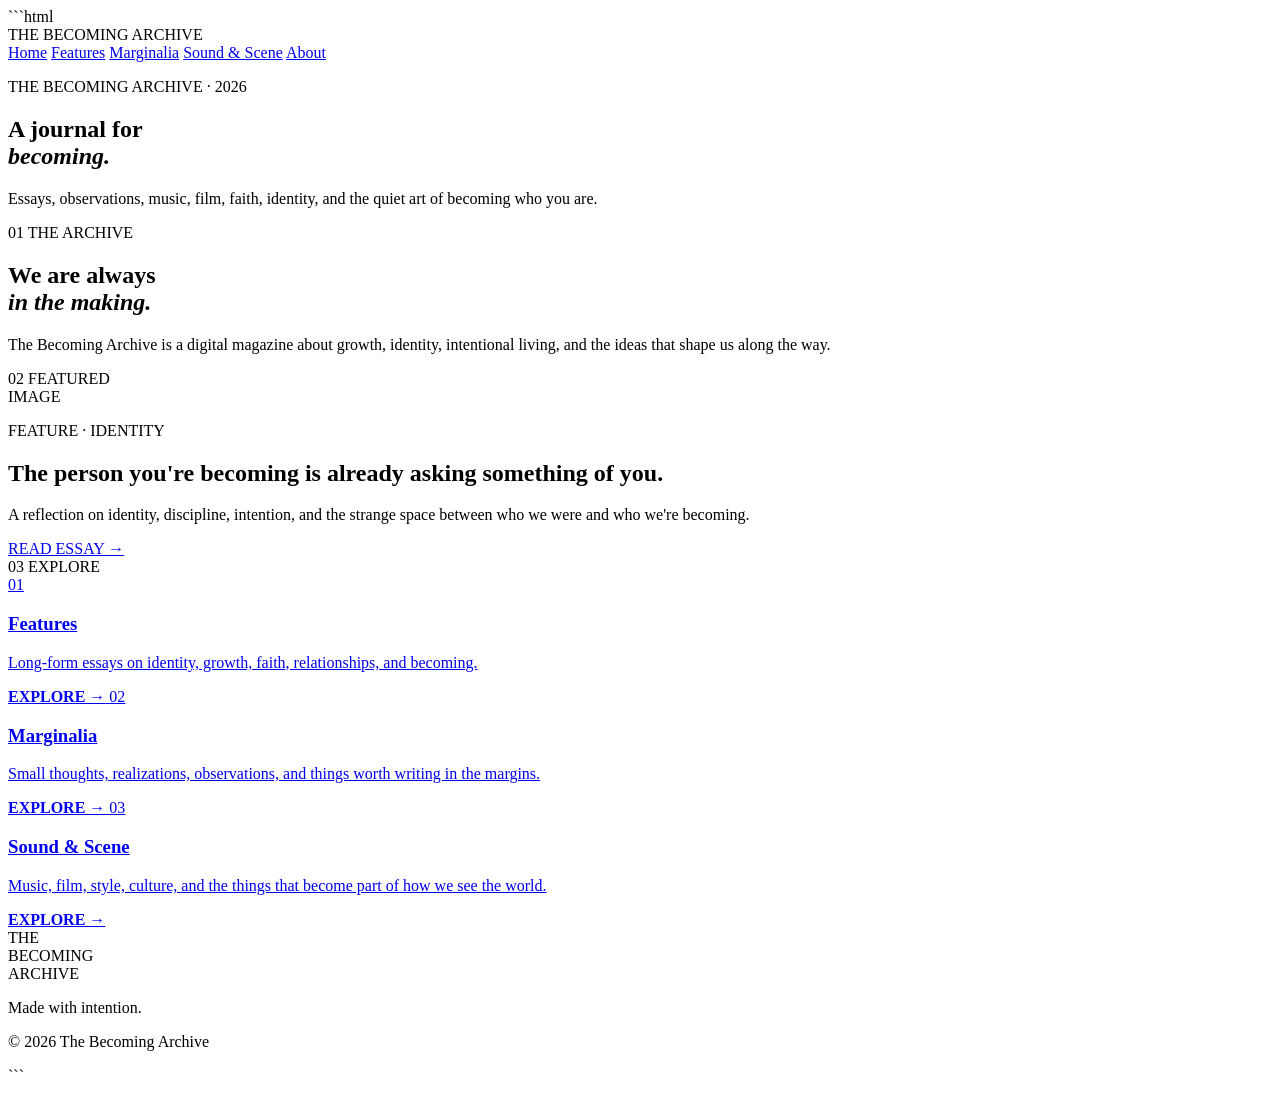
==== index.html @ d96ec5df "Create index.html for The Becoming Archive Initial creation of the index.html file for The Becoming " ====
```html
<!DOCTYPE html>
<html lang="en">
<head>
    <meta charset="UTF-8">
    <meta name="viewport" content="width=device-width, initial-scale=1.0">

    <title>The Becoming Archive</title>

    <link rel="stylesheet" href="style.css">
</head>

<body>

    <header class="site-header">
        <div class="logo">
            THE BECOMING ARCHIVE
        </div>

        <nav>
            <a href="index.html">Home</a>
            <a href="features.html">Features</a>
            <a href="marginalia.html">Marginalia</a>
            <a href="sound-and-scene.html">Sound & Scene</a>
            <a href="about.html">About</a>
        </nav>
    </header>


    <main>

        <section class="hero">

            <p class="eyebrow">THE BECOMING ARCHIVE · 2026</p>

            <h1>
                A journal for<br>
                <em>becoming.</em>
            </h1>

            <p class="hero-text">
                Essays, observations, music, film, faith, identity,
                and the quiet art of becoming who you are.
            </p>

        </section>


        <section class="intro">

            <div class="section-label">
                <span>01</span>
                <span>THE ARCHIVE</span>
            </div>

            <div class="intro-content">
                <h2>
                    We are always<br>
                    <em>in the making.</em>
                </h2>

                <p>
                    The Becoming Archive is a digital magazine about
                    growth, identity, intentional living, and the
                    ideas that shape us along the way.
                </p>
            </div>

        </section>


        <section class="featured">

            <div class="section-label">
                <span>02</span>
                <span>FEATURED</span>
            </div>

            <article class="feature-card">

                <div class="feature-image">
                    <span>IMAGE</span>
                </div>

                <div class="feature-info">
                    <p class="category">FEATURE · IDENTITY</p>

                    <h2>
                        The person you're becoming
                        is already asking something
                        of you.
                    </h2>

                    <p>
                        A reflection on identity, discipline,
                        intention, and the strange space between
                        who we were and who we're becoming.
                    </p>

                    <a href="#">READ ESSAY →</a>
                </div>

            </article>

        </section>


        <section class="sections">

            <div class="section-label">
                <span>03</span>
                <span>EXPLORE</span>
            </div>

            <div class="section-grid">

                <a href="features.html" class="section-card">
                    <span>01</span>
                    <h3>Features</h3>
                    <p>
                        Long-form essays on identity,
                        growth, faith, relationships,
                        and becoming.
                    </p>
                    <strong>EXPLORE →</strong>
                </a>


                <a href="marginalia.html" class="section-card">
                    <span>02</span>
                    <h3>Marginalia</h3>
                    <p>
                        Small thoughts, realizations,
                        observations, and things worth
                        writing in the margins.
                    </p>
                    <strong>EXPLORE →</strong>
                </a>


                <a href="sound-and-scene.html" class="section-card">
                    <span>03</span>
                    <h3>Sound & Scene</h3>
                    <p>
                        Music, film, style, culture,
                        and the things that become part
                        of how we see the world.
                    </p>
                    <strong>EXPLORE →</strong>
                </a>

            </div>

        </section>

    </main>


    <footer>

        <div class="footer-logo">
            THE<br>
            BECOMING<br>
            ARCHIVE
        </div>

        <div class="footer-text">
            <p>Made with intention.</p>
            <p>© 2026 The Becoming Archive</p>
        </div>

    </footer>

</body>
</html>
```
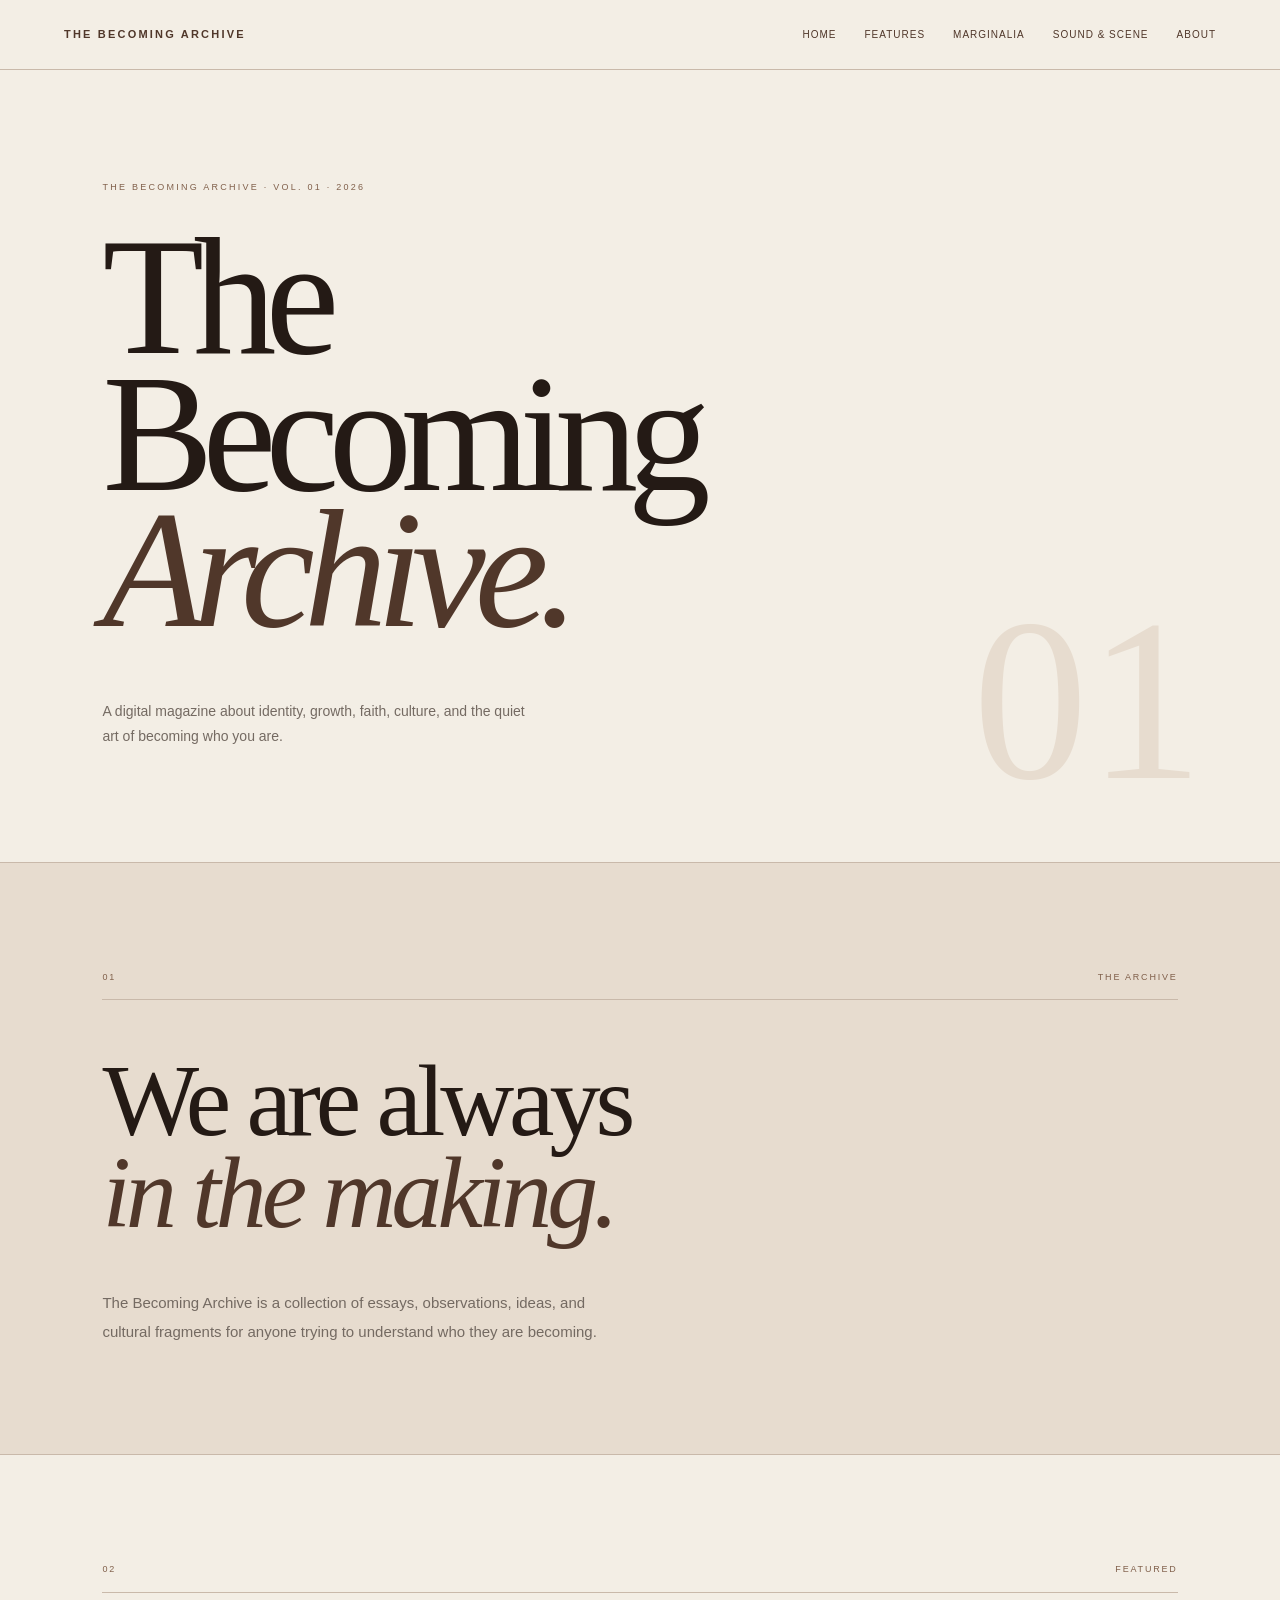
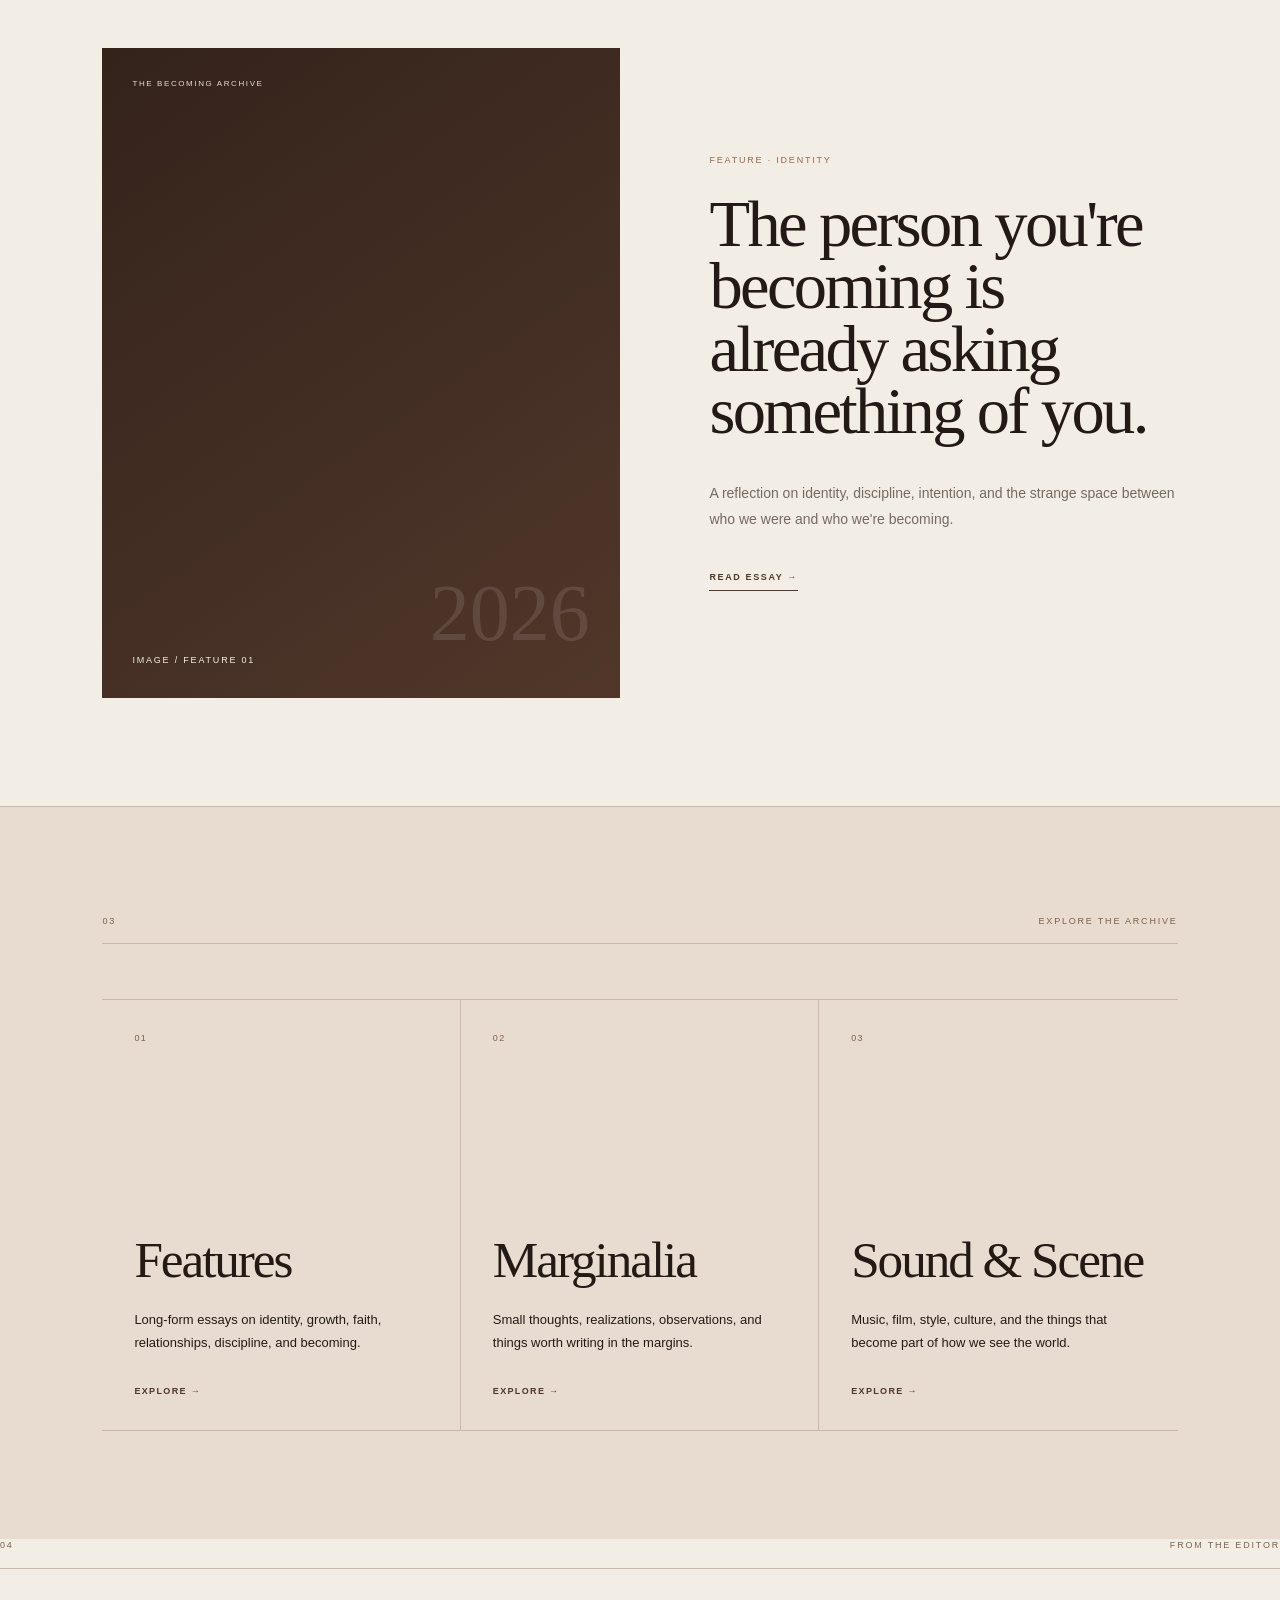
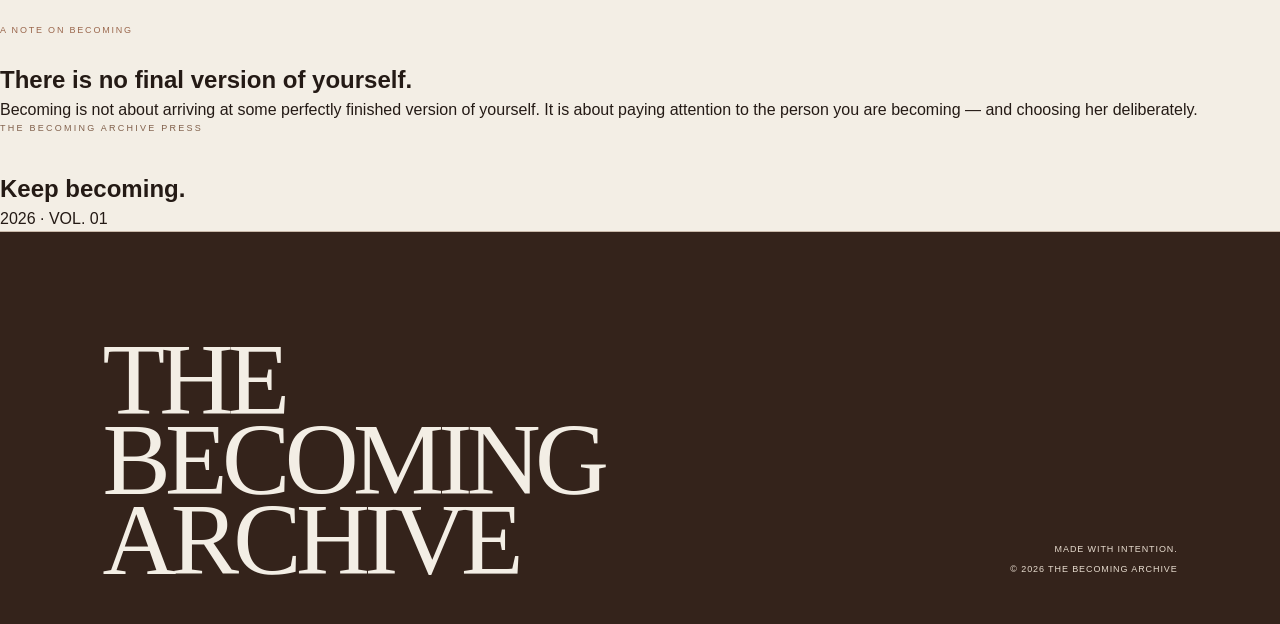
==== commit e532f3ca: "Refactor index.html for content and structure updates Updated various sections of the index.html fil" ====
--- a/index.html
+++ b/index.html
@@ -1,6 +1,6 @@
-```html
 <!DOCTYPE html>
 <html lang="en">
+
 <head>
     <meta charset="UTF-8">
     <meta name="viewport" content="width=device-width, initial-scale=1.0">
@@ -12,7 +12,10 @@
 
 <body>
 
+    <!-- HEADER -->
+
     <header class="site-header">
+
         <div class="logo">
             THE BECOMING ARCHIVE
         </div>
@@ -21,30 +24,39 @@
             <a href="index.html">Home</a>
             <a href="features.html">Features</a>
             <a href="marginalia.html">Marginalia</a>
-            <a href="sound-and-scene.html">Sound & Scene</a>
+            <a href="sound-and-scene.html">Sound &amp; Scene</a>
             <a href="about.html">About</a>
         </nav>
+
     </header>
 
 
     <main>
 
+        <!-- HERO / COVER -->
+
         <section class="hero">
 
-            <p class="eyebrow">THE BECOMING ARCHIVE · 2026</p>
+            <p class="eyebrow">
+                THE BECOMING ARCHIVE · VOL. 01 · 2026
+            </p>
 
             <h1>
-                A journal for<br>
-                <em>becoming.</em>
+                The<br>
+                Becoming<br>
+                <em>Archive.</em>
             </h1>
 
             <p class="hero-text">
-                Essays, observations, music, film, faith, identity,
-                and the quiet art of becoming who you are.
-            </p>
-
-        </section>
-
+                A digital magazine about identity, growth,
+                faith, culture, and the quiet art of becoming
+                who you are.
+            </p>
+
+        </section>
+
+
+        <!-- INTRODUCTION -->
 
         <section class="intro">
 
@@ -54,20 +66,24 @@
             </div>
 
             <div class="intro-content">
+
                 <h2>
                     We are always<br>
                     <em>in the making.</em>
                 </h2>
 
                 <p>
-                    The Becoming Archive is a digital magazine about
-                    growth, identity, intentional living, and the
-                    ideas that shape us along the way.
+                    The Becoming Archive is a collection of essays,
+                    observations, ideas, and cultural fragments for
+                    anyone trying to understand who they are becoming.
                 </p>
-            </div>
-
-        </section>
-
+
+            </div>
+
+        </section>
+
+
+        <!-- FEATURED ARTICLE -->
 
         <section class="featured">
 
@@ -79,11 +95,19 @@
             <article class="feature-card">
 
                 <div class="feature-image">
-                    <span>IMAGE</span>
+
+                    <span>
+                        IMAGE / FEATURE 01
+                    </span>
+
                 </div>
 
+
                 <div class="feature-info">
-                    <p class="category">FEATURE · IDENTITY</p>
+
+                    <p class="category">
+                        FEATURE · IDENTITY
+                    </p>
 
                     <h2>
                         The person you're becoming
@@ -97,64 +121,159 @@
                         who we were and who we're becoming.
                     </p>
 
-                    <a href="#">READ ESSAY →</a>
+                    <a href="#">
+                        READ ESSAY →
+                    </a>
+
                 </div>
 
             </article>
 
         </section>
 
+
+        <!-- EXPLORE THE ARCHIVE -->
 
         <section class="sections">
 
             <div class="section-label">
                 <span>03</span>
-                <span>EXPLORE</span>
-            </div>
+                <span>EXPLORE THE ARCHIVE</span>
+            </div>
+
 
             <div class="section-grid">
 
+
+                <!-- FEATURES -->
+
                 <a href="features.html" class="section-card">
+
                     <span>01</span>
-                    <h3>Features</h3>
+
+                    <h3>
+                        Features
+                    </h3>
+
                     <p>
                         Long-form essays on identity,
                         growth, faith, relationships,
-                        and becoming.
-                    </p>
-                    <strong>EXPLORE →</strong>
+                        discipline, and becoming.
+                    </p>
+
+                    <strong>
+                        EXPLORE →
+                    </strong>
+
                 </a>
 
 
+                <!-- MARGINALIA -->
+
                 <a href="marginalia.html" class="section-card">
+
                     <span>02</span>
-                    <h3>Marginalia</h3>
+
+                    <h3>
+                        Marginalia
+                    </h3>
+
                     <p>
                         Small thoughts, realizations,
                         observations, and things worth
                         writing in the margins.
                     </p>
-                    <strong>EXPLORE →</strong>
+
+                    <strong>
+                        EXPLORE →
+                    </strong>
+
                 </a>
 
 
+                <!-- SOUND & SCENE -->
+
                 <a href="sound-and-scene.html" class="section-card">
+
                     <span>03</span>
-                    <h3>Sound & Scene</h3>
+
+                    <h3>
+                        Sound &amp; Scene
+                    </h3>
+
                     <p>
                         Music, film, style, culture,
                         and the things that become part
                         of how we see the world.
                     </p>
-                    <strong>EXPLORE →</strong>
+
+                    <strong>
+                        EXPLORE →
+                    </strong>
+
                 </a>
 
-            </div>
+
+            </div>
+
+        </section>
+
+
+        <!-- FROM THE EDITOR -->
+
+        <section class="editorial-note">
+
+            <div class="section-label">
+                <span>04</span>
+                <span>FROM THE EDITOR</span>
+            </div>
+
+            <div class="editorial-content">
+
+                <p class="category">
+                    A NOTE ON BECOMING
+                </p>
+
+                <h2>
+                    There is no final version
+                    of yourself.
+                </h2>
+
+                <p>
+                    Becoming is not about arriving at some
+                    perfectly finished version of yourself.
+                    It is about paying attention to the person
+                    you are becoming — and choosing her
+                    deliberately.
+                </p>
+
+            </div>
+
+        </section>
+
+
+        <!-- CLOSING STATEMENT -->
+
+        <section class="closing">
+
+            <p class="eyebrow">
+                THE BECOMING ARCHIVE PRESS
+            </p>
+
+            <h2>
+                Keep becoming.
+            </h2>
+
+            <p>
+                2026 · VOL. 01
+            </p>
 
         </section>
 
     </main>
 
+
+    <!-- FOOTER -->
 
     <footer>
 
@@ -165,12 +284,19 @@
         </div>
 
         <div class="footer-text">
-            <p>Made with intention.</p>
-            <p>© 2026 The Becoming Archive</p>
+
+            <p>
+                Made with intention.
+            </p>
+
+            <p>
+                © 2026 The Becoming Archive
+            </p>
+
         </div>
 
     </footer>
 
 </body>
+
 </html>
-```
--- a/style.css
+++ b/style.css
@@ -0,0 +1,634 @@
+:root {
+    --paper: #f3eee5;
+    --paper-deep: #e7dccf;
+
+    --ink: #241a15;
+    --brown: #50372a;
+    --brown-dark: #34231b;
+    --tobacco: #80604b;
+    --cinnamon: #9a674d;
+
+    --line: #c9b9aa;
+    --muted: #746a62;
+
+    --serif: Georgia, "Times New Roman", serif;
+    --sans: Arial, Helvetica, sans-serif;
+}
+
+
+/* ------------------------------
+   RESET
+------------------------------ */
+
+* {
+    margin: 0;
+    padding: 0;
+    box-sizing: border-box;
+}
+
+html {
+    scroll-behavior: smooth;
+}
+
+body {
+    background: var(--paper);
+    color: var(--ink);
+    font-family: var(--sans);
+    line-height: 1.5;
+}
+
+a {
+    color: inherit;
+    text-decoration: none;
+}
+
+
+/* ------------------------------
+   HEADER
+------------------------------ */
+
+.site-header {
+    width: 100%;
+    padding: 26px 5vw;
+    border-bottom: 1px solid var(--line);
+
+    display: flex;
+    justify-content: space-between;
+    align-items: center;
+
+    gap: 30px;
+
+    position: relative;
+    z-index: 10;
+}
+
+.logo {
+    font-family: var(--sans);
+    font-size: 11px;
+    font-weight: 700;
+    letter-spacing: 0.2em;
+    color: var(--brown);
+}
+
+nav {
+    display: flex;
+    gap: 28px;
+    flex-wrap: wrap;
+}
+
+nav a {
+    position: relative;
+
+    font-size: 10px;
+    letter-spacing: 0.1em;
+    text-transform: uppercase;
+
+    color: var(--brown);
+
+    transition:
+        color 0.25s ease,
+        opacity 0.25s ease;
+}
+
+nav a::after {
+    content: "";
+
+    position: absolute;
+    left: 0;
+    bottom: -7px;
+
+    width: 0;
+    height: 1px;
+
+    background: var(--cinnamon);
+
+    transition: width 0.25s ease;
+}
+
+nav a:hover {
+    color: var(--cinnamon);
+}
+
+nav a:hover::after {
+    width: 100%;
+}
+
+
+/* ------------------------------
+   HERO
+------------------------------ */
+
+.hero {
+    min-height: 88vh;
+
+    padding: 10vh 8vw;
+
+    display: flex;
+    flex-direction: column;
+    justify-content: center;
+
+    position: relative;
+
+    overflow: hidden;
+}
+
+/* giant decorative number */
+
+.hero::after {
+    content: "01";
+
+    position: absolute;
+    right: 6vw;
+    bottom: 5vh;
+
+    font-family: var(--serif);
+    font-size: clamp(100px, 18vw, 260px);
+    line-height: 1;
+
+    color: var(--paper-deep);
+
+    z-index: 0;
+}
+
+.eyebrow {
+    position: relative;
+    z-index: 1;
+
+    margin-bottom: 35px;
+
+    font-size: 9px;
+    letter-spacing: 0.25em;
+    text-transform: uppercase;
+
+    color: var(--tobacco);
+}
+
+.hero h1 {
+    position: relative;
+    z-index: 1;
+
+    max-width: 1100px;
+
+    font-family: var(--serif);
+    font-size: clamp(65px, 13vw, 190px);
+    font-weight: 400;
+
+    line-height: 0.82;
+    letter-spacing: -0.065em;
+
+    color: var(--ink);
+}
+
+.hero h1 em {
+    font-style: italic;
+    color: var(--brown);
+}
+
+.hero-text {
+    position: relative;
+    z-index: 1;
+
+    max-width: 430px;
+
+    margin-top: 60px;
+
+    font-size: 14px;
+    line-height: 1.85;
+
+    color: var(--muted);
+}
+
+
+/* ------------------------------
+   SECTION LABELS
+------------------------------ */
+
+.section-label {
+    padding-bottom: 15px;
+    margin-bottom: 55px;
+
+    border-bottom: 1px solid var(--line);
+
+    display: flex;
+    justify-content: space-between;
+
+    font-size: 9px;
+    letter-spacing: 0.2em;
+    text-transform: uppercase;
+
+    color: var(--tobacco);
+}
+
+
+/* ------------------------------
+   INTRO
+------------------------------ */
+
+.intro {
+    padding: 12vh 8vw;
+
+    border-top: 1px solid var(--line);
+
+    background: var(--paper-deep);
+}
+
+.intro-content {
+    max-width: 1000px;
+}
+
+.intro h2 {
+    font-family: var(--serif);
+    font-size: clamp(48px, 8vw, 110px);
+
+    font-weight: 400;
+    line-height: 0.9;
+
+    letter-spacing: -0.05em;
+
+    color: var(--ink);
+}
+
+.intro h2 em {
+    font-style: italic;
+    color: var(--brown);
+}
+
+.intro p {
+    max-width: 500px;
+
+    margin-top: 50px;
+
+    font-size: 15px;
+    line-height: 1.9;
+
+    color: var(--muted);
+}
+
+
+/* ------------------------------
+   FEATURED
+------------------------------ */
+
+.featured {
+    padding: 12vh 8vw;
+
+    border-top: 1px solid var(--line);
+
+    background: var(--paper);
+}
+
+.feature-card {
+    display: grid;
+
+    grid-template-columns: 1.05fr 0.95fr;
+
+    gap: 7vw;
+
+    align-items: center;
+}
+
+
+/* dramatic image block */
+
+.feature-image {
+    min-height: 650px;
+
+    background:
+        linear-gradient(
+            145deg,
+            var(--brown-dark),
+            var(--brown)
+        );
+
+    display: flex;
+    align-items: flex-end;
+    justify-content: flex-start;
+
+    padding: 30px;
+
+    position: relative;
+
+    overflow: hidden;
+}
+
+.feature-image::before {
+    content: "THE BECOMING ARCHIVE";
+
+    position: absolute;
+
+    top: 30px;
+    left: 30px;
+
+    font-size: 8px;
+    letter-spacing: 0.2em;
+
+    color: var(--paper-deep);
+}
+
+.feature-image::after {
+    content: "2026";
+
+    position: absolute;
+
+    right: 30px;
+    bottom: 25px;
+
+    font-family: var(--serif);
+    font-size: 80px;
+
+    color: rgba(243, 238, 229, 0.12);
+}
+
+.feature-image span {
+    position: relative;
+    z-index: 1;
+
+    font-family: var(--sans);
+
+    font-size: 9px;
+    letter-spacing: 0.2em;
+    text-transform: uppercase;
+
+    color: var(--paper);
+}
+
+
+/* feature text */
+
+.feature-info {
+    max-width: 560px;
+}
+
+.category {
+    margin-bottom: 25px;
+
+    font-size: 9px;
+    letter-spacing: 0.2em;
+    text-transform: uppercase;
+
+    color: var(--cinnamon);
+}
+
+.feature-info h2 {
+    font-family: var(--serif);
+
+    font-size: clamp(40px, 5.2vw, 76px);
+
+    font-weight: 400;
+
+    line-height: 0.94;
+    letter-spacing: -0.04em;
+
+    color: var(--ink);
+}
+
+.feature-info > p:not(.category) {
+    margin-top: 38px;
+
+    font-size: 14px;
+    line-height: 1.85;
+
+    color: var(--muted);
+}
+
+.feature-info a {
+    display: inline-block;
+
+    margin-top: 38px;
+
+    padding-bottom: 6px;
+
+    border-bottom: 1px solid var(--brown);
+
+    font-size: 9px;
+    letter-spacing: 0.18em;
+    font-weight: 700;
+
+    color: var(--brown);
+
+    transition:
+        color 0.2s ease,
+        border-color 0.2s ease;
+}
+
+.feature-info a:hover {
+    color: var(--cinnamon);
+    border-color: var(--cinnamon);
+}
+
+
+/* ------------------------------
+   EXPLORE
+------------------------------ */
+
+.sections {
+    padding: 12vh 8vw;
+
+    border-top: 1px solid var(--line);
+
+    background: var(--paper-deep);
+}
+
+.section-grid {
+    display: grid;
+
+    grid-template-columns: repeat(3, 1fr);
+
+    border-top: 1px solid var(--line);
+    border-bottom: 1px solid var(--line);
+}
+
+.section-card {
+    min-height: 430px;
+
+    padding: 32px;
+
+    display: flex;
+    flex-direction: column;
+
+    border-right: 1px solid var(--line);
+
+    position: relative;
+
+    transition:
+        background 0.35s ease,
+        color 0.35s ease;
+}
+
+.section-card:last-child {
+    border-right: none;
+}
+
+.section-card > span {
+    font-size: 9px;
+    letter-spacing: 0.15em;
+
+    color: var(--tobacco);
+
+    transition: color 0.35s ease;
+}
+
+.section-card:hover {
+    background: var(--brown);
+    color: var(--paper);
+}
+
+.section-card:hover > span {
+    color: var(--paper-deep);
+}
+
+.section-card h3 {
+    margin-top: auto;
+
+    font-family: var(--serif);
+
+    font-size: clamp(38px, 4vw, 62px);
+
+    font-weight: 400;
+
+    line-height: 0.95;
+
+    letter-spacing: -0.04em;
+
+    color: var(--ink);
+
+    transition: color 0.35s ease;
+}
+
+.section-card:hover h3 {
+    color: var(--paper);
+}
+
+.section-card p {
+    max-width: 300px;
+
+    margin-top: 25px;
+
+    font-size: 13px;
+    line-height: 1.75;
+}
+
+.section-card strong {
+    margin-top: 30px;
+
+    font-size: 9px;
+    letter-spacing: 0.15em;
+
+    color: var(--brown);
+
+    transition: color 0.35s ease;
+}
+
+.section-card:hover strong {
+    color: var(--paper);
+}
+
+
+/* ------------------------------
+   FOOTER
+------------------------------ */
+
+footer {
+    padding: 12vh 8vw 5vh;
+
+    display: flex;
+    justify-content: space-between;
+    align-items: flex-end;
+
+    border-top: 1px solid var(--line);
+
+    background: var(--brown-dark);
+    color: var(--paper);
+}
+
+.footer-logo {
+    font-family: var(--serif);
+
+    font-size: clamp(48px, 8vw, 115px);
+
+    line-height: 0.78;
+
+    letter-spacing: -0.055em;
+}
+
+.footer-text {
+    text-align: right;
+
+    font-size: 9px;
+    line-height: 2.2;
+
+    letter-spacing: 0.1em;
+    text-transform: uppercase;
+
+    color: var(--paper-deep);
+}
+
+
+/* ------------------------------
+   MOBILE
+------------------------------ */
+
+@media (max-width: 800px) {
+
+    .site-header {
+        flex-direction: column;
+        align-items: flex-start;
+    }
+
+    nav {
+        gap: 16px;
+    }
+
+    .hero {
+        min-height: 75vh;
+
+        padding: 10vh 7vw;
+    }
+
+    .hero h1 {
+        font-size: clamp(60px, 19vw, 115px);
+    }
+
+    .hero::after {
+        right: 4vw;
+        bottom: 3vh;
+
+        font-size: 120px;
+    }
+
+    .feature-card {
+        grid-template-columns: 1fr;
+
+        gap: 55px;
+    }
+
+    .feature-image {
+        min-height: 450px;
+    }
+
+    .section-grid {
+        grid-template-columns: 1fr;
+    }
+
+    .section-card {
+        min-height: 320px;
+
+        border-right: none;
+        border-bottom: 1px solid var(--line);
+    }
+
+    .section-card:last-child {
+        border-bottom: none;
+    }
+
+    footer {
+        flex-direction: column;
+        align-items: flex-start;
+
+        gap: 55px;
+    }
+
+    .footer-text {
+        text-align: left;
+    }
+}
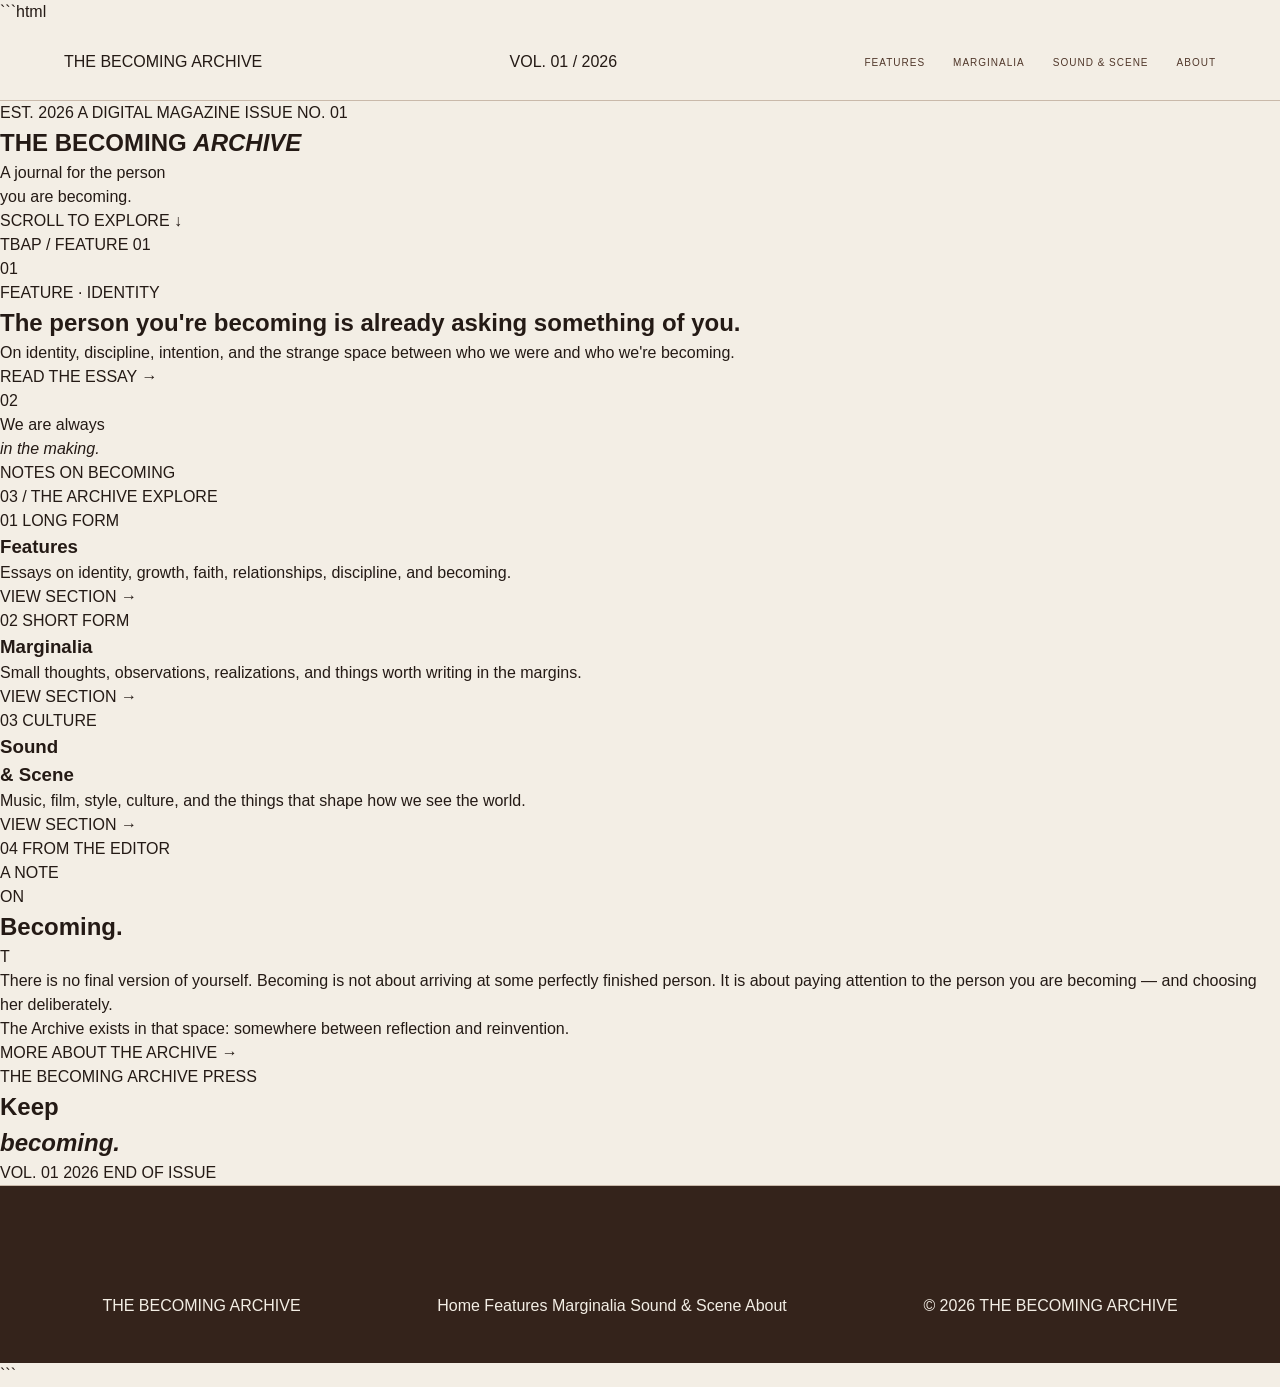
==== commit 3b044fba: "Refactor index.html for improved layout and semantics Updated HTML structure and content for the sit" ====
--- a/index.html
+++ b/index.html
@@ -1,3 +1,4 @@
+```html
 <!DOCTYPE html>
 <html lang="en">
 
@@ -16,283 +17,307 @@
 
     <header class="site-header">
 
-        <div class="logo">
+        <a href="index.html" class="wordmark">
+            THE BECOMING ARCHIVE
+        </a>
+
+        <div class="issue">
+            VOL. 01 / 2026
+        </div>
+
+        <nav>
+            <a href="features.html">Features</a>
+            <a href="marginalia.html">Marginalia</a>
+            <a href="sound-and-scene.html">Sound &amp; Scene</a>
+            <a href="about.html">About</a>
+        </nav>
+
+    </header>
+
+
+    <main>
+
+        <!-- MASTHEAD -->
+
+        <section class="masthead">
+
+            <div class="masthead-top">
+                <span>EST. 2026</span>
+                <span>A DIGITAL MAGAZINE</span>
+                <span>ISSUE NO. 01</span>
+            </div>
+
+            <h1>
+                THE
+                <span>BECOMING</span>
+                <em>ARCHIVE</em>
+            </h1>
+
+            <div class="masthead-bottom">
+                <p>
+                    A journal for the person<br>
+                    you are becoming.
+                </p>
+
+                <span class="scroll-note">
+                    SCROLL TO EXPLORE ↓
+                </span>
+            </div>
+
+        </section>
+
+
+        <!-- FEATURE -->
+
+        <section class="lead-story">
+
+            <div class="story-image">
+                <div class="image-label">
+                    TBAP / FEATURE 01
+                </div>
+
+                <div class="image-number">
+                    01
+                </div>
+            </div>
+
+            <div class="story-copy">
+
+                <p class="kicker">
+                    FEATURE · IDENTITY
+                </p>
+
+                <h2>
+                    The person you're becoming
+                    is already asking
+                    something of you.
+                </h2>
+
+                <p class="story-description">
+                    On identity, discipline, intention,
+                    and the strange space between
+                    who we were and who we're becoming.
+                </p>
+
+                <a href="#" class="read-link">
+                    READ THE ESSAY <span>→</span>
+                </a>
+
+            </div>
+
+        </section>
+
+
+        <!-- STATEMENT -->
+
+        <section class="statement">
+
+            <span class="statement-number">
+                02
+            </span>
+
+            <p>
+                We are always<br>
+                <em>in the making.</em>
+            </p>
+
+            <span class="statement-caption">
+                NOTES ON BECOMING
+            </span>
+
+        </section>
+
+
+        <!-- ARCHIVE -->
+
+        <section class="archive">
+
+            <div class="section-heading">
+
+                <span>
+                    03 / THE ARCHIVE
+                </span>
+
+                <span>
+                    EXPLORE
+                </span>
+
+            </div>
+
+
+            <div class="archive-grid">
+
+                <a href="features.html" class="archive-card">
+
+                    <div class="card-top">
+                        <span>01</span>
+                        <span>LONG FORM</span>
+                    </div>
+
+                    <h3>
+                        Features
+                    </h3>
+
+                    <p>
+                        Essays on identity, growth,
+                        faith, relationships,
+                        discipline, and becoming.
+                    </p>
+
+                    <span class="card-link">
+                        VIEW SECTION →
+                    </span>
+
+                </a>
+
+
+                <a href="marginalia.html" class="archive-card">
+
+                    <div class="card-top">
+                        <span>02</span>
+                        <span>SHORT FORM</span>
+                    </div>
+
+                    <h3>
+                        Marginalia
+                    </h3>
+
+                    <p>
+                        Small thoughts, observations,
+                        realizations, and things
+                        worth writing in the margins.
+                    </p>
+
+                    <span class="card-link">
+                        VIEW SECTION →
+                    </span>
+
+                </a>
+
+
+                <a href="sound-and-scene.html" class="archive-card">
+
+                    <div class="card-top">
+                        <span>03</span>
+                        <span>CULTURE</span>
+                    </div>
+
+                    <h3>
+                        Sound<br>&amp; Scene
+                    </h3>
+
+                    <p>
+                        Music, film, style, culture,
+                        and the things that shape
+                        how we see the world.
+                    </p>
+
+                    <span class="card-link">
+                        VIEW SECTION →
+                    </span>
+
+                </a>
+
+            </div>
+
+        </section>
+
+
+        <!-- EDITOR'S NOTE -->
+
+        <section class="editor-note">
+
+            <div class="editor-meta">
+                <span>04</span>
+                <span>FROM THE EDITOR</span>
+            </div>
+
+            <div class="editor-layout">
+
+                <div class="editor-title">
+                    <p>
+                        A NOTE<br>
+                        ON
+                    </p>
+
+                    <h2>
+                        Becoming.
+                    </h2>
+                </div>
+
+                <div class="editor-copy">
+
+                    <p class="dropcap">
+                        T
+                    </p>
+
+                    <p>
+                        There is no final version of yourself.
+                        Becoming is not about arriving at some
+                        perfectly finished person. It is about
+                        paying attention to the person you are
+                        becoming — and choosing her deliberately.
+                    </p>
+
+                    <p>
+                        The Archive exists in that space:
+                        somewhere between reflection and
+                        reinvention.
+                    </p>
+
+                    <a href="about.html">
+                        MORE ABOUT THE ARCHIVE →
+                    </a>
+
+                </div>
+
+            </div>
+
+        </section>
+
+
+        <!-- CLOSING -->
+
+        <section class="closing">
+
+            <div class="closing-small">
+                THE BECOMING ARCHIVE PRESS
+            </div>
+
+            <h2>
+                Keep<br>
+                <em>becoming.</em>
+            </h2>
+
+            <div class="closing-bottom">
+                <span>VOL. 01</span>
+                <span>2026</span>
+                <span>END OF ISSUE</span>
+            </div>
+
+        </section>
+
+    </main>
+
+
+    <!-- FOOTER -->
+
+    <footer>
+
+        <div class="footer-brand">
             THE BECOMING ARCHIVE
         </div>
 
-        <nav>
+        <div class="footer-links">
             <a href="index.html">Home</a>
             <a href="features.html">Features</a>
             <a href="marginalia.html">Marginalia</a>
             <a href="sound-and-scene.html">Sound &amp; Scene</a>
             <a href="about.html">About</a>
-        </nav>
-
-    </header>
-
-
-    <main>
-
-        <!-- HERO / COVER -->
-
-        <section class="hero">
-
-            <p class="eyebrow">
-                THE BECOMING ARCHIVE · VOL. 01 · 2026
-            </p>
-
-            <h1>
-                The<br>
-                Becoming<br>
-                <em>Archive.</em>
-            </h1>
-
-            <p class="hero-text">
-                A digital magazine about identity, growth,
-                faith, culture, and the quiet art of becoming
-                who you are.
-            </p>
-
-        </section>
-
-
-        <!-- INTRODUCTION -->
-
-        <section class="intro">
-
-            <div class="section-label">
-                <span>01</span>
-                <span>THE ARCHIVE</span>
-            </div>
-
-            <div class="intro-content">
-
-                <h2>
-                    We are always<br>
-                    <em>in the making.</em>
-                </h2>
-
-                <p>
-                    The Becoming Archive is a collection of essays,
-                    observations, ideas, and cultural fragments for
-                    anyone trying to understand who they are becoming.
-                </p>
-
-            </div>
-
-        </section>
-
-
-        <!-- FEATURED ARTICLE -->
-
-        <section class="featured">
-
-            <div class="section-label">
-                <span>02</span>
-                <span>FEATURED</span>
-            </div>
-
-            <article class="feature-card">
-
-                <div class="feature-image">
-
-                    <span>
-                        IMAGE / FEATURE 01
-                    </span>
-
-                </div>
-
-
-                <div class="feature-info">
-
-                    <p class="category">
-                        FEATURE · IDENTITY
-                    </p>
-
-                    <h2>
-                        The person you're becoming
-                        is already asking something
-                        of you.
-                    </h2>
-
-                    <p>
-                        A reflection on identity, discipline,
-                        intention, and the strange space between
-                        who we were and who we're becoming.
-                    </p>
-
-                    <a href="#">
-                        READ ESSAY →
-                    </a>
-
-                </div>
-
-            </article>
-
-        </section>
-
-
-        <!-- EXPLORE THE ARCHIVE -->
-
-        <section class="sections">
-
-            <div class="section-label">
-                <span>03</span>
-                <span>EXPLORE THE ARCHIVE</span>
-            </div>
-
-
-            <div class="section-grid">
-
-
-                <!-- FEATURES -->
-
-                <a href="features.html" class="section-card">
-
-                    <span>01</span>
-
-                    <h3>
-                        Features
-                    </h3>
-
-                    <p>
-                        Long-form essays on identity,
-                        growth, faith, relationships,
-                        discipline, and becoming.
-                    </p>
-
-                    <strong>
-                        EXPLORE →
-                    </strong>
-
-                </a>
-
-
-                <!-- MARGINALIA -->
-
-                <a href="marginalia.html" class="section-card">
-
-                    <span>02</span>
-
-                    <h3>
-                        Marginalia
-                    </h3>
-
-                    <p>
-                        Small thoughts, realizations,
-                        observations, and things worth
-                        writing in the margins.
-                    </p>
-
-                    <strong>
-                        EXPLORE →
-                    </strong>
-
-                </a>
-
-
-                <!-- SOUND & SCENE -->
-
-                <a href="sound-and-scene.html" class="section-card">
-
-                    <span>03</span>
-
-                    <h3>
-                        Sound &amp; Scene
-                    </h3>
-
-                    <p>
-                        Music, film, style, culture,
-                        and the things that become part
-                        of how we see the world.
-                    </p>
-
-                    <strong>
-                        EXPLORE →
-                    </strong>
-
-                </a>
-
-
-            </div>
-
-        </section>
-
-
-        <!-- FROM THE EDITOR -->
-
-        <section class="editorial-note">
-
-            <div class="section-label">
-                <span>04</span>
-                <span>FROM THE EDITOR</span>
-            </div>
-
-            <div class="editorial-content">
-
-                <p class="category">
-                    A NOTE ON BECOMING
-                </p>
-
-                <h2>
-                    There is no final version
-                    of yourself.
-                </h2>
-
-                <p>
-                    Becoming is not about arriving at some
-                    perfectly finished version of yourself.
-                    It is about paying attention to the person
-                    you are becoming — and choosing her
-                    deliberately.
-                </p>
-
-            </div>
-
-        </section>
-
-
-        <!-- CLOSING STATEMENT -->
-
-        <section class="closing">
-
-            <p class="eyebrow">
-                THE BECOMING ARCHIVE PRESS
-            </p>
-
-            <h2>
-                Keep becoming.
-            </h2>
-
-            <p>
-                2026 · VOL. 01
-            </p>
-
-        </section>
-
-    </main>
-
-
-    <!-- FOOTER -->
-
-    <footer>
-
-        <div class="footer-logo">
-            THE<br>
-            BECOMING<br>
-            ARCHIVE
         </div>
 
-        <div class="footer-text">
-
-            <p>
-                Made with intention.
-            </p>
-
-            <p>
-                © 2026 The Becoming Archive
-            </p>
-
+        <div class="copyright">
+            © 2026 THE BECOMING ARCHIVE
         </div>
 
     </footer>
@@ -300,3 +325,4 @@
 </body>
 
 </html>
+```
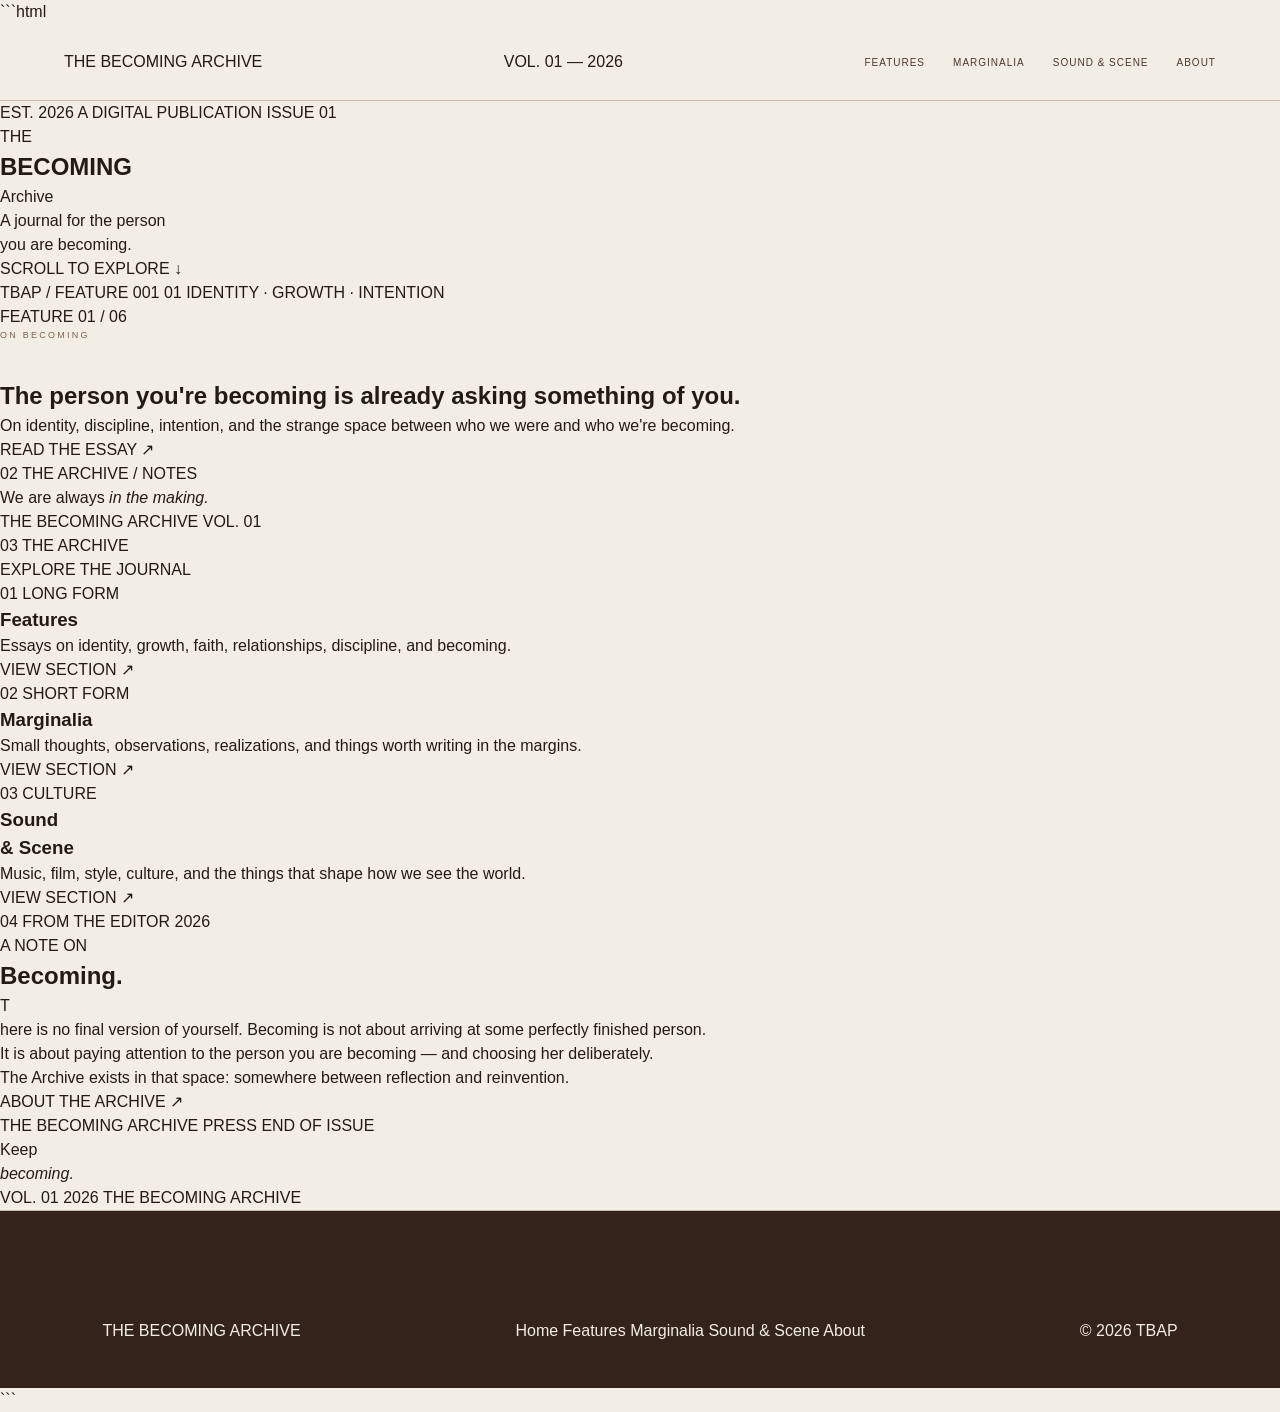
==== commit 09f94137: "Update title and content for issue 01" ====
--- a/index.html
+++ b/index.html
@@ -6,7 +6,7 @@
     <meta charset="UTF-8">
     <meta name="viewport" content="width=device-width, initial-scale=1.0">
 
-    <title>The Becoming Archive</title>
+    <title>The Becoming Archive — Vol. 01</title>
 
     <link rel="stylesheet" href="style.css">
 </head>
@@ -14,16 +14,15 @@
 <body>
 
     <!-- HEADER -->
-
     <header class="site-header">
 
         <a href="index.html" class="wordmark">
             THE BECOMING ARCHIVE
         </a>
 
-        <div class="issue">
-            VOL. 01 / 2026
-        </div>
+        <span class="issue-number">
+            VOL. 01 — 2026
+        </span>
 
         <nav>
             <a href="features.html">Features</a>
@@ -38,225 +37,258 @@
     <main>
 
         <!-- MASTHEAD -->
-
         <section class="masthead">
 
-            <div class="masthead-top">
+            <div class="masthead-meta">
                 <span>EST. 2026</span>
-                <span>A DIGITAL MAGAZINE</span>
-                <span>ISSUE NO. 01</span>
-            </div>
-
-            <h1>
-                THE
-                <span>BECOMING</span>
-                <em>ARCHIVE</em>
-            </h1>
-
-            <div class="masthead-bottom">
+                <span>A DIGITAL PUBLICATION</span>
+                <span>ISSUE 01</span>
+            </div>
+
+            <div class="masthead-title">
+                <p class="title-small">THE</p>
+
+                <h1>BECOMING</h1>
+
+                <p class="title-italic">Archive</p>
+            </div>
+
+            <div class="masthead-footer">
+
                 <p>
                     A journal for the person<br>
                     you are becoming.
                 </p>
 
-                <span class="scroll-note">
-                    SCROLL TO EXPLORE ↓
+                <span>SCROLL TO EXPLORE ↓</span>
+
+            </div>
+
+        </section>
+
+
+        <!-- FEATURE -->
+        <section class="feature">
+
+            <div class="feature-visual">
+
+                <div class="visual-frame"></div>
+
+                <span class="visual-label">
+                    TBAP / FEATURE 001
                 </span>
-            </div>
-
-        </section>
-
-
-        <!-- FEATURE -->
-
-        <section class="lead-story">
-
-            <div class="story-image">
-                <div class="image-label">
-                    TBAP / FEATURE 01
+
+                <span class="visual-number">
+                    01
+                </span>
+
+                <span class="visual-caption">
+                    IDENTITY · GROWTH · INTENTION
+                </span>
+
+            </div>
+
+
+            <div class="feature-copy">
+
+                <div class="feature-meta">
+                    <span>FEATURE</span>
+                    <span>01 / 06</span>
                 </div>
 
-                <div class="image-number">
-                    01
+                <p class="eyebrow">
+                    ON BECOMING
+                </p>
+
+                <h2>
+                    The person you're becoming is already asking something of you.
+                </h2>
+
+                <p class="feature-description">
+                    On identity, discipline, intention, and the strange
+                    space between who we were and who we're becoming.
+                </p>
+
+                <a href="features.html" class="editorial-link">
+                    READ THE ESSAY
+                    <span>↗</span>
+                </a>
+
+            </div>
+
+        </section>
+
+
+        <!-- QUOTE / STATEMENT -->
+        <section class="statement">
+
+            <div class="statement-top">
+                <span>02</span>
+                <span>THE ARCHIVE / NOTES</span>
+            </div>
+
+            <div class="statement-main">
+
+                <p>
+                    We are always
+                    <em>in the making.</em>
+                </p>
+
+            </div>
+
+            <div class="statement-bottom">
+                <span>THE BECOMING ARCHIVE</span>
+                <span>VOL. 01</span>
+            </div>
+
+        </section>
+
+
+        <!-- SECTIONS -->
+        <section class="archive">
+
+            <div class="archive-header">
+
+                <div>
+                    <span class="section-number">03</span>
+                    <span>THE ARCHIVE</span>
                 </div>
-            </div>
-
-            <div class="story-copy">
-
-                <p class="kicker">
-                    FEATURE · IDENTITY
-                </p>
-
-                <h2>
-                    The person you're becoming
-                    is already asking
-                    something of you.
-                </h2>
-
-                <p class="story-description">
-                    On identity, discipline, intention,
-                    and the strange space between
-                    who we were and who we're becoming.
-                </p>
-
-                <a href="#" class="read-link">
-                    READ THE ESSAY <span>→</span>
-                </a>
-
-            </div>
-
-        </section>
-
-
-        <!-- STATEMENT -->
-
-        <section class="statement">
-
-            <span class="statement-number">
-                02
-            </span>
-
-            <p>
-                We are always<br>
-                <em>in the making.</em>
-            </p>
-
-            <span class="statement-caption">
-                NOTES ON BECOMING
-            </span>
-
-        </section>
-
-
-        <!-- ARCHIVE -->
-
-        <section class="archive">
-
-            <div class="section-heading">
-
-                <span>
-                    03 / THE ARCHIVE
-                </span>
-
-                <span>
-                    EXPLORE
-                </span>
+
+                <span>EXPLORE THE JOURNAL</span>
 
             </div>
 
 
             <div class="archive-grid">
 
-                <a href="features.html" class="archive-card">
-
-                    <div class="card-top">
+                <!-- FEATURES -->
+                <a href="features.html" class="archive-item">
+
+                    <div class="item-top">
                         <span>01</span>
                         <span>LONG FORM</span>
                     </div>
 
-                    <h3>
-                        Features
-                    </h3>
-
-                    <p>
-                        Essays on identity, growth,
-                        faith, relationships,
-                        discipline, and becoming.
-                    </p>
-
-                    <span class="card-link">
-                        VIEW SECTION →
-                    </span>
+                    <div class="item-body">
+
+                        <h3>Features</h3>
+
+                        <p>
+                            Essays on identity, growth, faith,
+                            relationships, discipline, and becoming.
+                        </p>
+
+                    </div>
+
+                    <div class="item-bottom">
+                        <span>VIEW SECTION</span>
+                        <span>↗</span>
+                    </div>
 
                 </a>
 
 
-                <a href="marginalia.html" class="archive-card">
-
-                    <div class="card-top">
+                <!-- MARGINALIA -->
+                <a href="marginalia.html" class="archive-item">
+
+                    <div class="item-top">
                         <span>02</span>
                         <span>SHORT FORM</span>
                     </div>
 
-                    <h3>
-                        Marginalia
-                    </h3>
-
-                    <p>
-                        Small thoughts, observations,
-                        realizations, and things
-                        worth writing in the margins.
-                    </p>
-
-                    <span class="card-link">
-                        VIEW SECTION →
-                    </span>
+                    <div class="item-body">
+
+                        <h3>Marginalia</h3>
+
+                        <p>
+                            Small thoughts, observations,
+                            realizations, and things worth
+                            writing in the margins.
+                        </p>
+
+                    </div>
+
+                    <div class="item-bottom">
+                        <span>VIEW SECTION</span>
+                        <span>↗</span>
+                    </div>
 
                 </a>
 
 
-                <a href="sound-and-scene.html" class="archive-card">
-
-                    <div class="card-top">
+                <!-- SOUND & SCENE -->
+                <a href="sound-and-scene.html" class="archive-item">
+
+                    <div class="item-top">
                         <span>03</span>
                         <span>CULTURE</span>
                     </div>
 
-                    <h3>
-                        Sound<br>&amp; Scene
-                    </h3>
+                    <div class="item-body">
+
+                        <h3>Sound<br>&amp; Scene</h3>
+
+                        <p>
+                            Music, film, style, culture,
+                            and the things that shape
+                            how we see the world.
+                        </p>
+
+                    </div>
+
+                    <div class="item-bottom">
+                        <span>VIEW SECTION</span>
+                        <span>↗</span>
+                    </div>
+
+                </a>
+
+            </div>
+
+        </section>
+
+
+        <!-- EDITOR'S NOTE -->
+        <section class="editor">
+
+            <div class="editor-header">
+
+                <span>04</span>
+
+                <span>FROM THE EDITOR</span>
+
+                <span>2026</span>
+
+            </div>
+
+
+            <div class="editor-grid">
+
+                <div class="editor-heading">
+
+                    <p>A NOTE ON</p>
+
+                    <h2>
+                        Becoming<span>.</span>
+                    </h2>
+
+                </div>
+
+
+                <div class="editor-text">
+
+                    <p class="drop-cap">T</p>
 
                     <p>
-                        Music, film, style, culture,
-                        and the things that shape
-                        how we see the world.
+                        here is no final version of yourself.
+                        Becoming is not about arriving at some
+                        perfectly finished person.
                     </p>
 
-                    <span class="card-link">
-                        VIEW SECTION →
-                    </span>
-
-                </a>
-
-            </div>
-
-        </section>
-
-
-        <!-- EDITOR'S NOTE -->
-
-        <section class="editor-note">
-
-            <div class="editor-meta">
-                <span>04</span>
-                <span>FROM THE EDITOR</span>
-            </div>
-
-            <div class="editor-layout">
-
-                <div class="editor-title">
                     <p>
-                        A NOTE<br>
-                        ON
-                    </p>
-
-                    <h2>
-                        Becoming.
-                    </h2>
-                </div>
-
-                <div class="editor-copy">
-
-                    <p class="dropcap">
-                        T
-                    </p>
-
-                    <p>
-                        There is no final version of yourself.
-                        Becoming is not about arriving at some
-                        perfectly finished person. It is about
-                        paying attention to the person you are
-                        becoming — and choosing her deliberately.
+                        It is about paying attention to the person
+                        you are becoming — and choosing her
+                        deliberately.
                     </p>
 
                     <p>
@@ -265,8 +297,9 @@
                         reinvention.
                     </p>
 
-                    <a href="about.html">
-                        MORE ABOUT THE ARCHIVE →
+                    <a href="about.html" class="editorial-link">
+                        ABOUT THE ARCHIVE
+                        <span>↗</span>
                     </a>
 
                 </div>
@@ -277,22 +310,32 @@
 
 
         <!-- CLOSING -->
-
         <section class="closing">
 
-            <div class="closing-small">
-                THE BECOMING ARCHIVE PRESS
-            </div>
-
-            <h2>
-                Keep<br>
+            <div class="closing-top">
+
+                <span>THE BECOMING ARCHIVE PRESS</span>
+
+                <span>END OF ISSUE</span>
+
+            </div>
+
+
+            <div class="closing-title">
+
+                <p>Keep</p>
+
                 <em>becoming.</em>
-            </h2>
+
+            </div>
+
 
             <div class="closing-bottom">
+
                 <span>VOL. 01</span>
                 <span>2026</span>
-                <span>END OF ISSUE</span>
+                <span>THE BECOMING ARCHIVE</span>
+
             </div>
 
         </section>
@@ -301,24 +344,25 @@
 
 
     <!-- FOOTER -->
-
     <footer>
 
         <div class="footer-brand">
             THE BECOMING ARCHIVE
         </div>
 
-        <div class="footer-links">
+        <div class="footer-nav">
+
             <a href="index.html">Home</a>
             <a href="features.html">Features</a>
             <a href="marginalia.html">Marginalia</a>
             <a href="sound-and-scene.html">Sound &amp; Scene</a>
             <a href="about.html">About</a>
+
         </div>
 
-        <div class="copyright">
-            © 2026 THE BECOMING ARCHIVE
-        </div>
+        <span class="copyright">
+            © 2026 TBAP
+        </span>
 
     </footer>
 
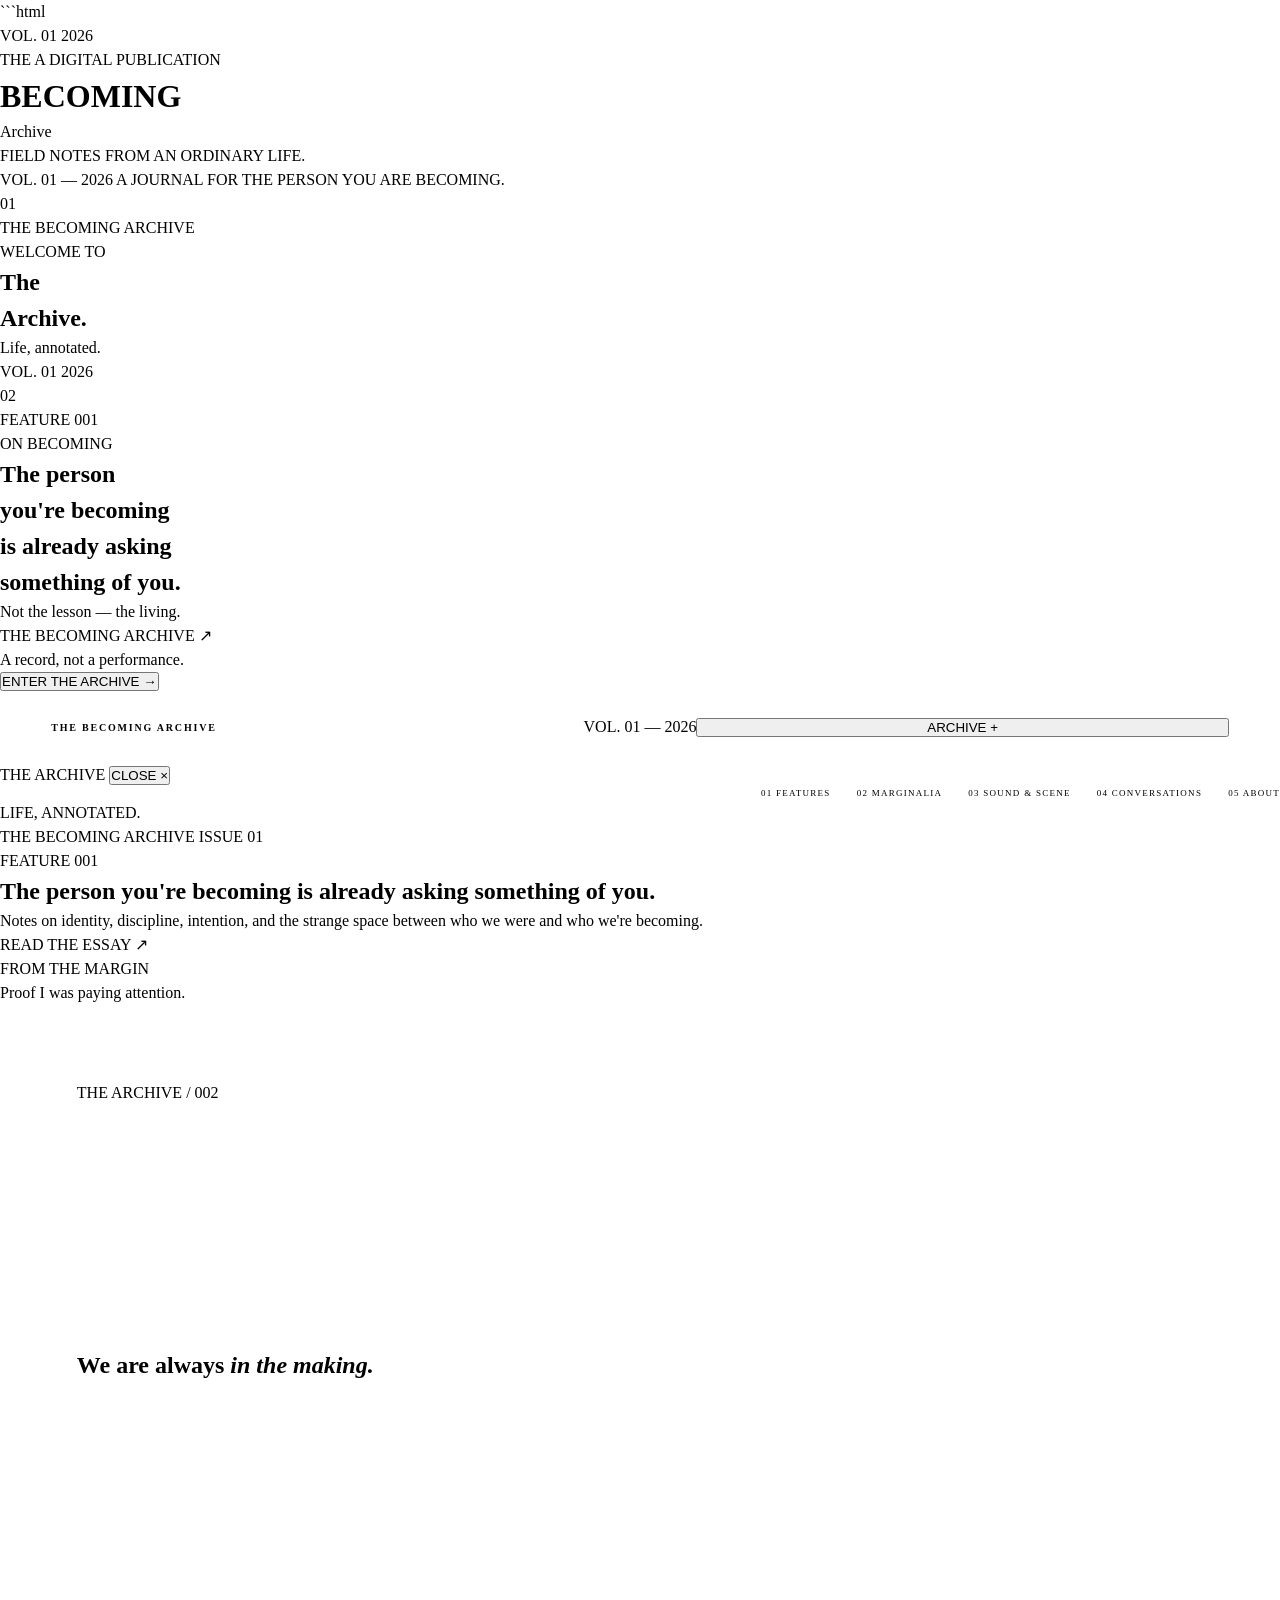
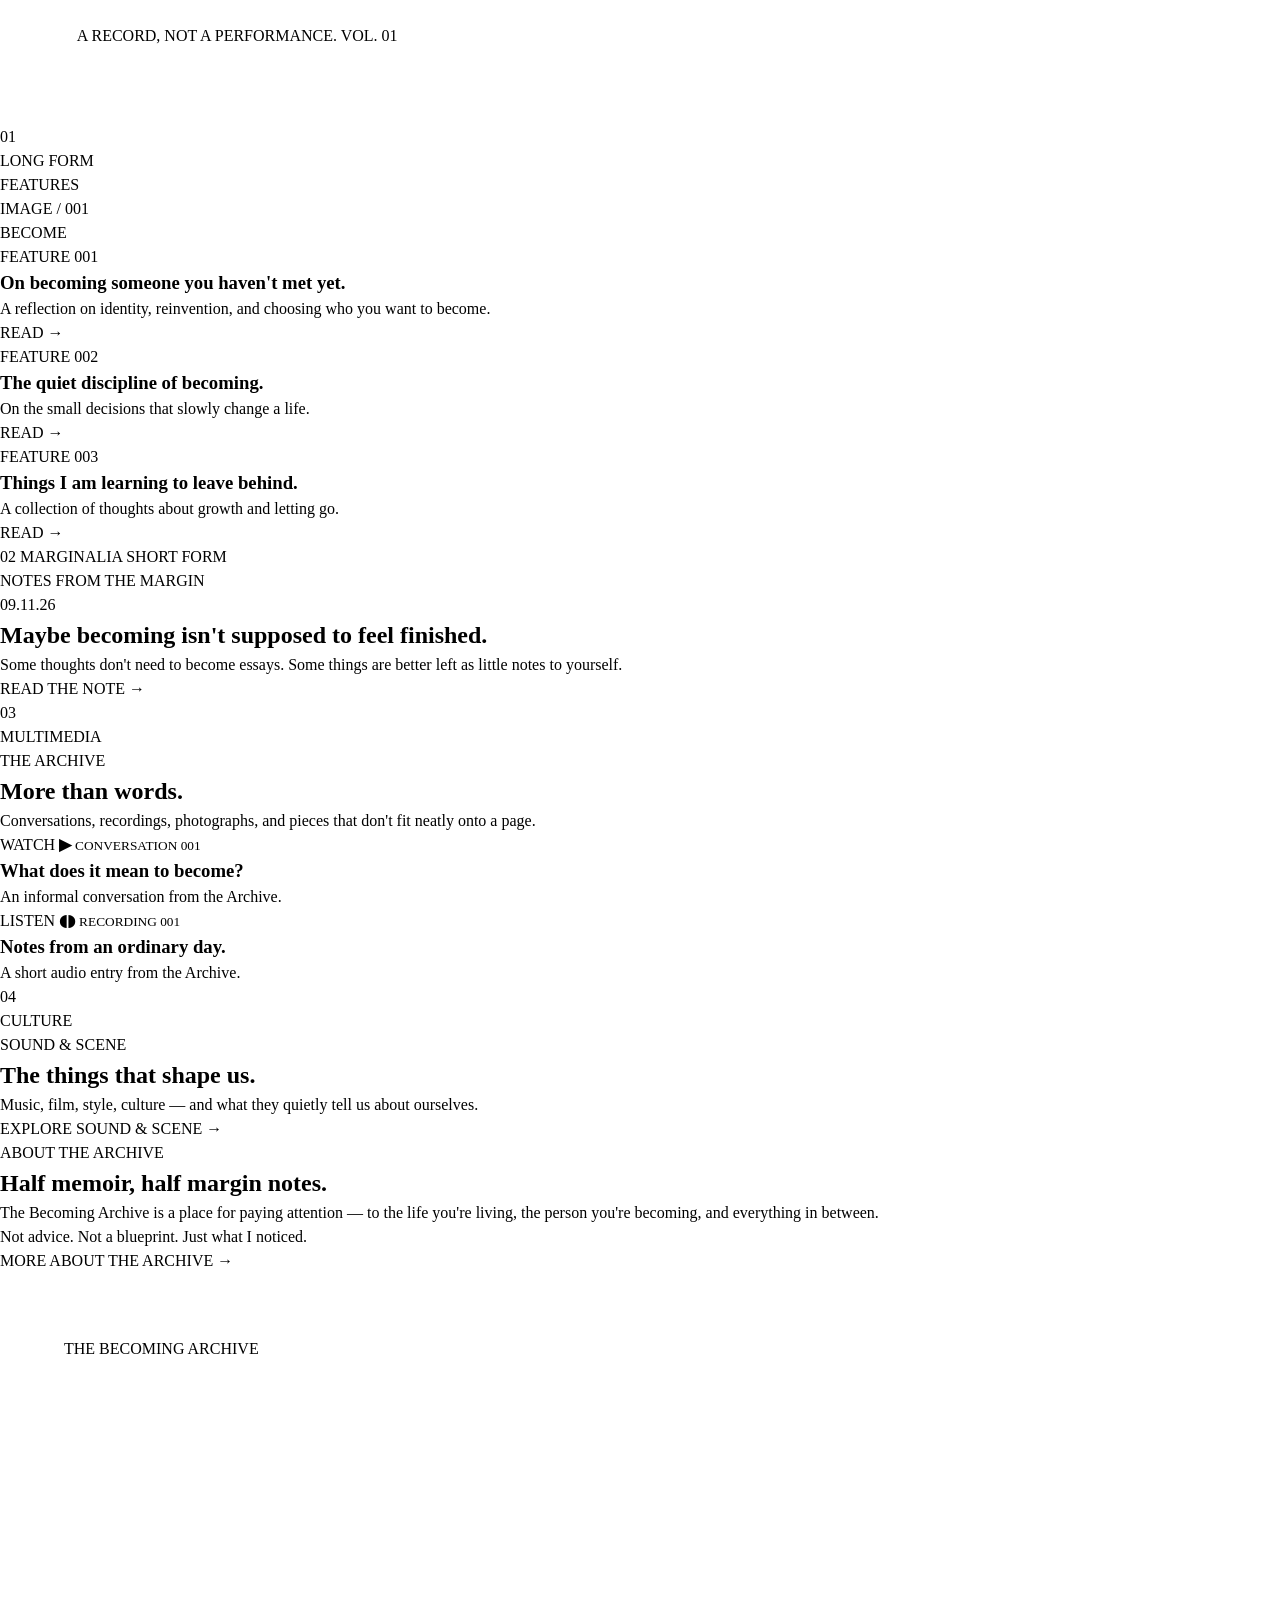
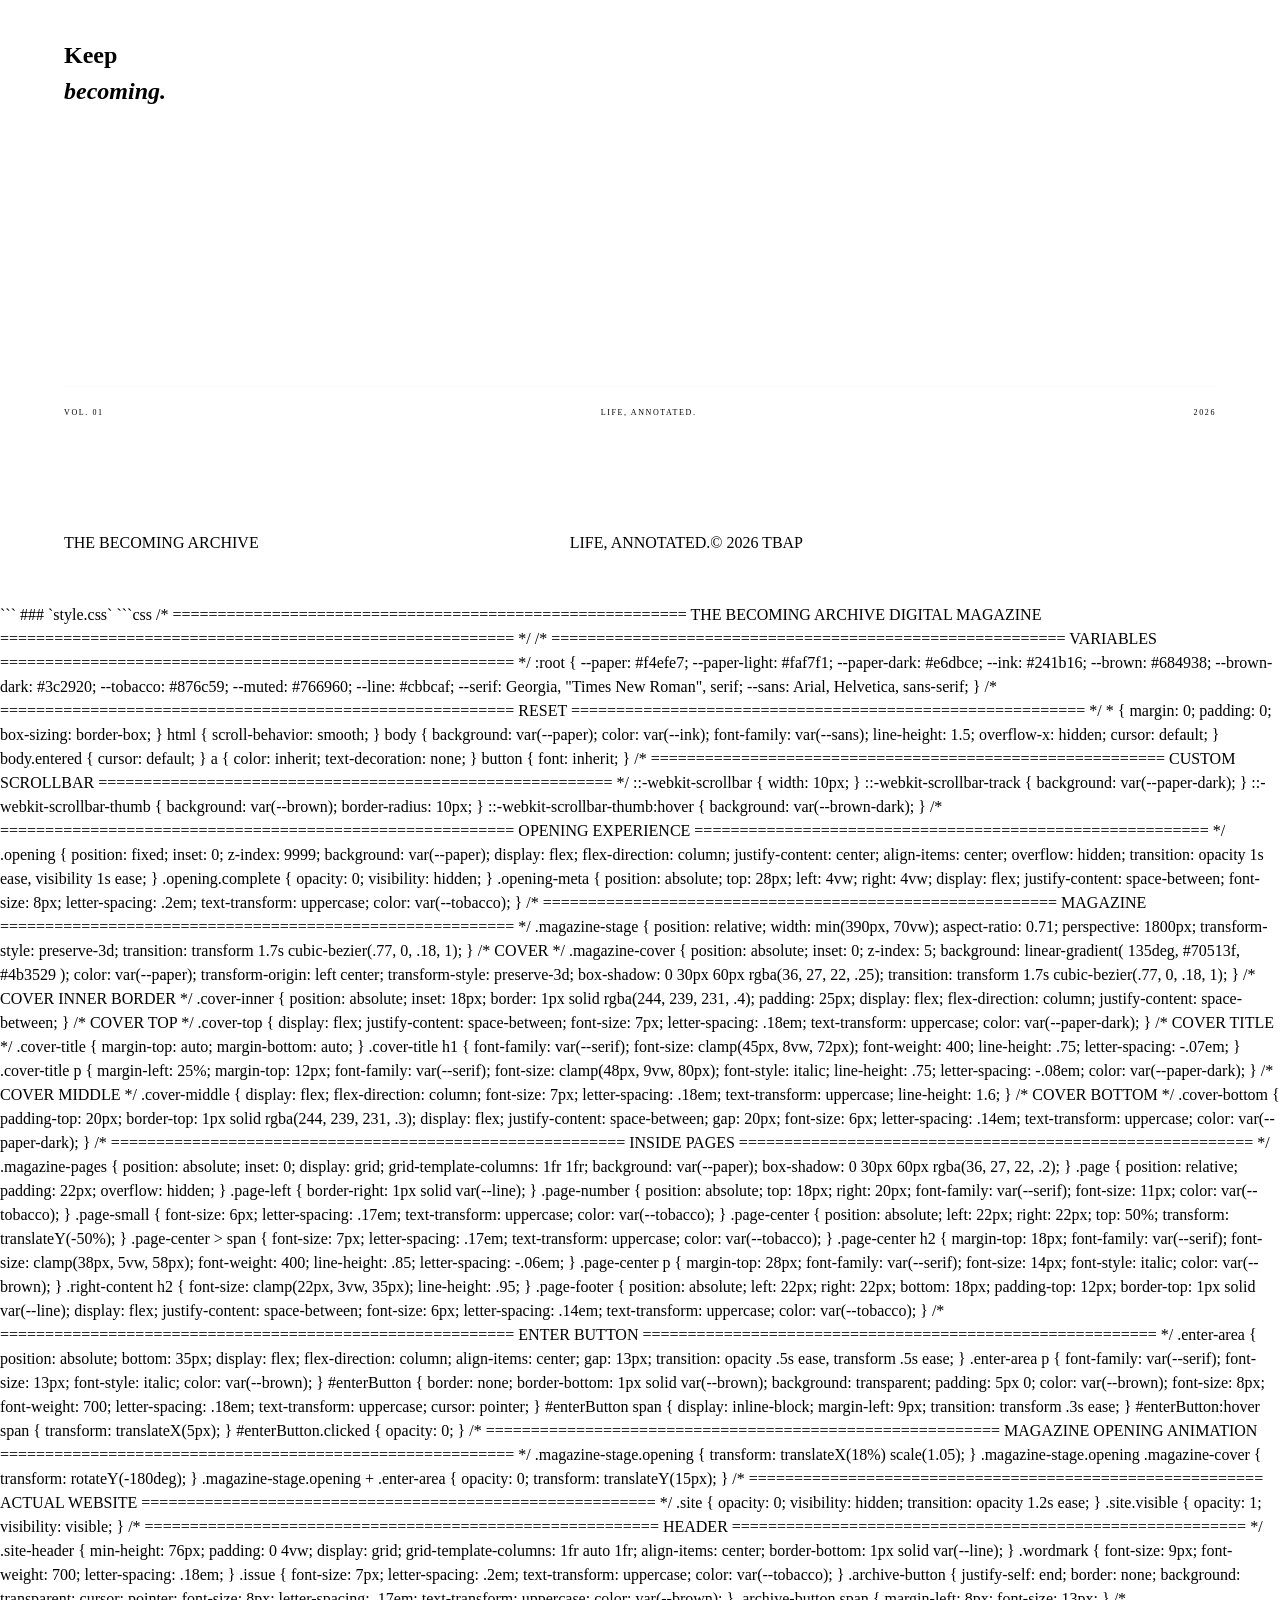
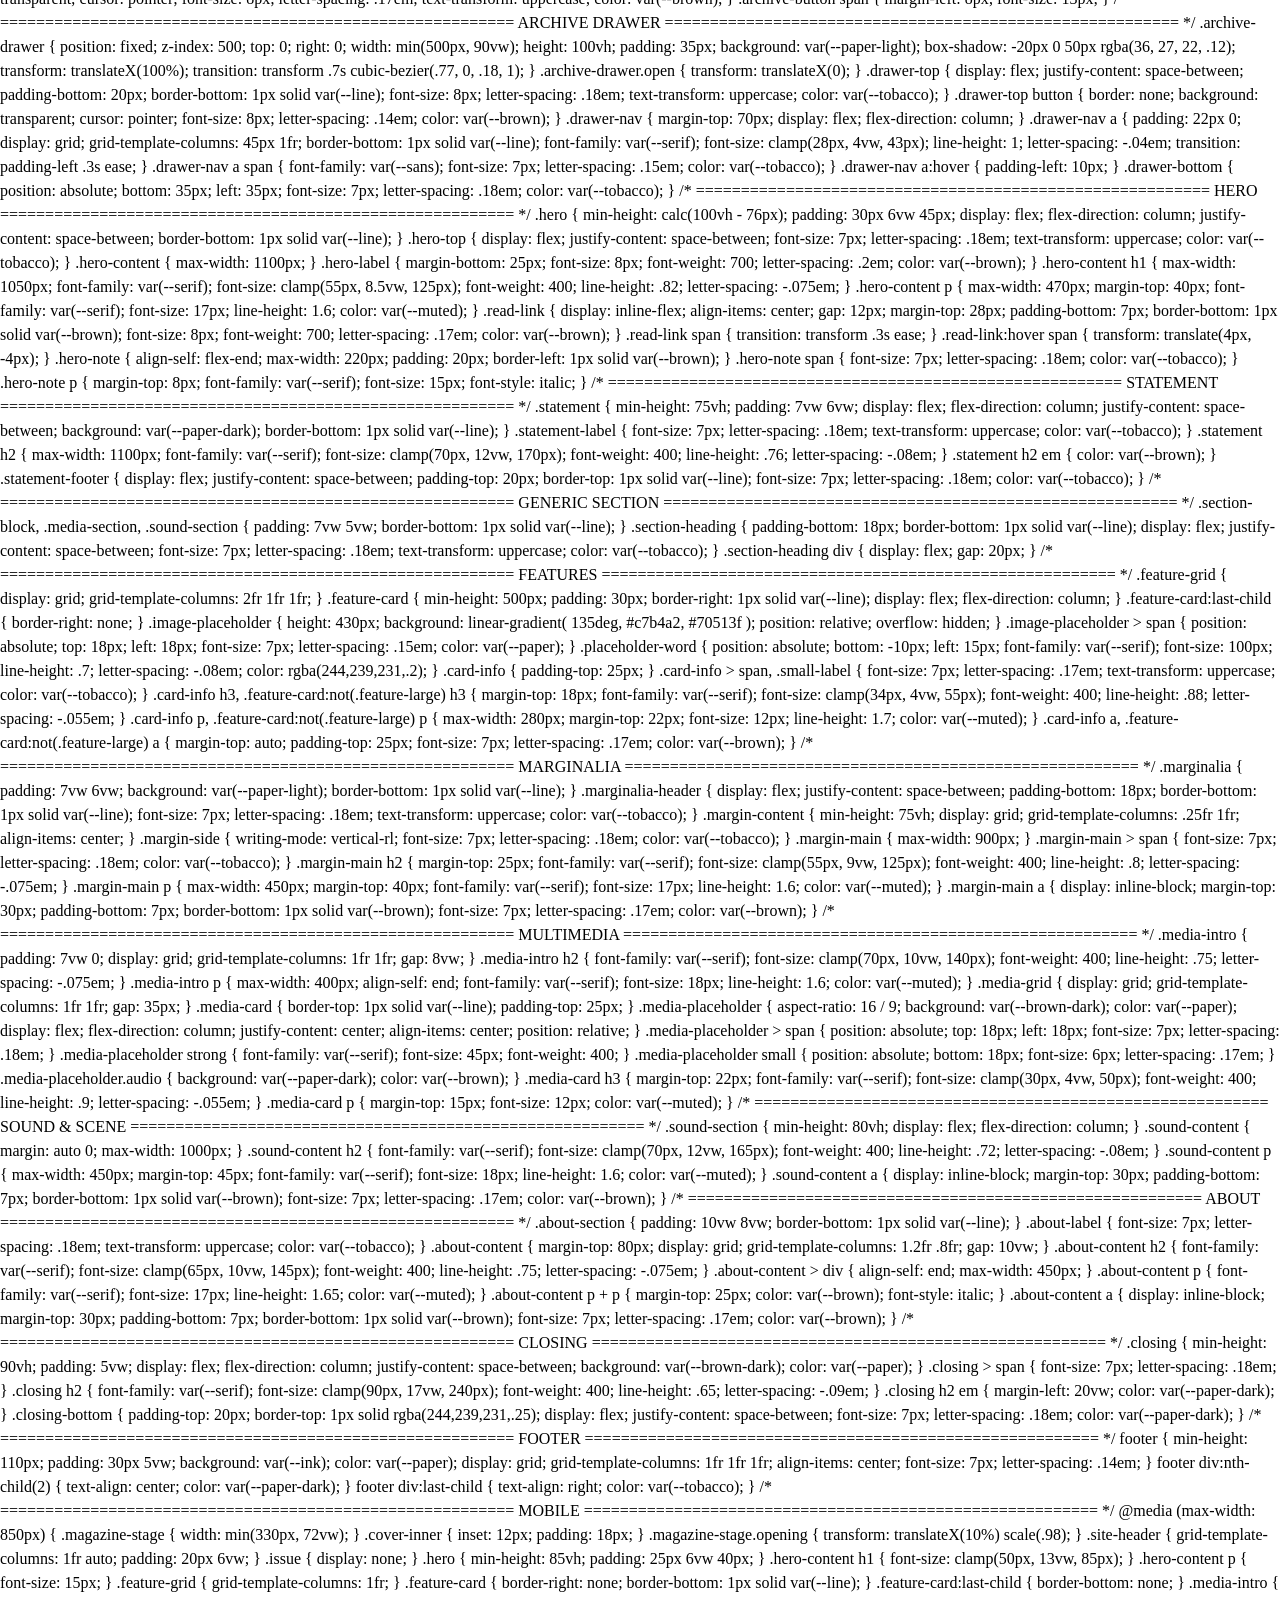
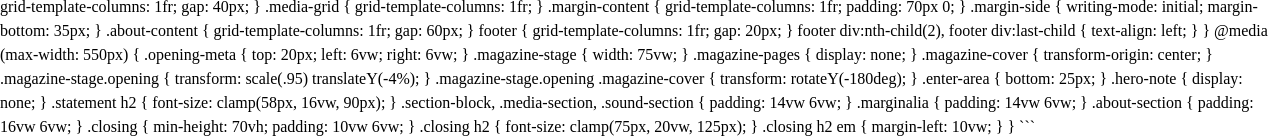
==== commit 03afa5e2: "Update print statement from 'Hello' to 'Goodbye'" ====
--- a/index.html
+++ b/index.html
@@ -13,360 +13,2917 @@
 
 <body>
 
-    <!-- HEADER -->
-    <header class="site-header">
-
-        <a href="index.html" class="wordmark">
-            THE BECOMING ARCHIVE
-        </a>
-
-        <span class="issue-number">
-            VOL. 01 — 2026
-        </span>
-
-        <nav>
-            <a href="features.html">Features</a>
-            <a href="marginalia.html">Marginalia</a>
-            <a href="sound-and-scene.html">Sound &amp; Scene</a>
-            <a href="about.html">About</a>
-        </nav>
-
-    </header>
-
-
-    <main>
-
-        <!-- MASTHEAD -->
-        <section class="masthead">
-
-            <div class="masthead-meta">
-                <span>EST. 2026</span>
-                <span>A DIGITAL PUBLICATION</span>
-                <span>ISSUE 01</span>
+    <!-- =====================================================
+         OPENING EXPERIENCE
+         ===================================================== -->
+
+    <div class="opening" id="opening">
+
+        <div class="opening-meta">
+            <span>VOL. 01</span>
+            <span>2026</span>
+        </div>
+
+        <div class="magazine-stage" id="magazineStage">
+
+            <!-- FRONT COVER -->
+            <div class="magazine-cover" id="magazineCover">
+
+                <div class="cover-inner">
+
+                    <div class="cover-top">
+                        <span>THE</span>
+                        <span>A DIGITAL PUBLICATION</span>
+                    </div>
+
+                    <div class="cover-title">
+
+                        <h1>BECOMING</h1>
+
+                        <p>Archive</p>
+
+                    </div>
+
+                    <div class="cover-middle">
+                        <span>FIELD NOTES FROM</span>
+                        <span>AN ORDINARY LIFE.</span>
+                    </div>
+
+                    <div class="cover-bottom">
+
+                        <span>VOL. 01 — 2026</span>
+
+                        <span>
+                            A JOURNAL FOR THE PERSON
+                            YOU ARE BECOMING.
+                        </span>
+
+                    </div>
+
+                </div>
+
             </div>
 
-            <div class="masthead-title">
-                <p class="title-small">THE</p>
-
-                <h1>BECOMING</h1>
-
-                <p class="title-italic">Archive</p>
+            <!-- INSIDE PAGES -->
+            <div class="magazine-pages">
+
+                <div class="page page-left">
+
+                    <div class="page-number">01</div>
+
+                    <div class="page-small">
+                        THE BECOMING ARCHIVE
+                    </div>
+
+                    <div class="page-center">
+
+                        <span>WELCOME TO</span>
+
+                        <h2>
+                            The<br>
+                            Archive.
+                        </h2>
+
+                        <p>
+                            Life, annotated.
+                        </p>
+
+                    </div>
+
+                    <div class="page-footer">
+                        <span>VOL. 01</span>
+                        <span>2026</span>
+                    </div>
+
+                </div>
+
+
+                <div class="page page-right">
+
+                    <div class="page-number">02</div>
+
+                    <div class="page-small">
+                        FEATURE 001
+                    </div>
+
+                    <div class="page-center right-content">
+
+                        <span>ON BECOMING</span>
+
+                        <h2>
+                            The person<br>
+                            you're becoming<br>
+                            is already asking<br>
+                            something of you.
+                        </h2>
+
+                        <p>
+                            Not the lesson — the living.
+                        </p>
+
+                    </div>
+
+                    <div class="page-footer">
+                        <span>THE BECOMING ARCHIVE</span>
+                        <span>↗</span>
+                    </div>
+
+                </div>
+
             </div>
 
-            <div class="masthead-footer">
-
-                <p>
-                    A journal for the person<br>
-                    you are becoming.
-                </p>
-
-                <span>SCROLL TO EXPLORE ↓</span>
+        </div>
+
+
+        <div class="enter-area">
+
+            <p>
+                A record, not a performance.
+            </p>
+
+            <button id="enterButton">
+                ENTER THE ARCHIVE
+                <span>→</span>
+            </button>
+
+        </div>
+
+    </div>
+
+
+    <!-- =====================================================
+         ACTUAL WEBSITE
+         ===================================================== -->
+
+    <div class="site" id="site">
+
+        <!-- HEADER -->
+
+        <header class="site-header">
+
+            <a href="#home" class="wordmark">
+                THE BECOMING ARCHIVE
+            </a>
+
+            <span class="issue">
+                VOL. 01 — 2026
+            </span>
+
+            <button class="archive-button" id="archiveButton">
+                ARCHIVE
+                <span>+</span>
+            </button>
+
+        </header>
+
+
+        <!-- ARCHIVE DRAWER -->
+
+        <aside class="archive-drawer" id="archiveDrawer">
+
+            <div class="drawer-top">
+
+                <span>THE ARCHIVE</span>
+
+                <button id="closeArchive">
+                    CLOSE ×
+                </button>
 
             </div>
 
-        </section>
-
-
-        <!-- FEATURE -->
-        <section class="feature">
-
-            <div class="feature-visual">
-
-                <div class="visual-frame"></div>
-
-                <span class="visual-label">
-                    TBAP / FEATURE 001
-                </span>
-
-                <span class="visual-number">
-                    01
-                </span>
-
-                <span class="visual-caption">
-                    IDENTITY · GROWTH · INTENTION
-                </span>
-
+            <nav class="drawer-nav">
+
+                <a href="#features">
+                    <span>01</span>
+                    FEATURES
+                </a>
+
+                <a href="#marginalia">
+                    <span>02</span>
+                    MARGINALIA
+                </a>
+
+                <a href="#sound">
+                    <span>03</span>
+                    SOUND &amp; SCENE
+                </a>
+
+                <a href="#conversations">
+                    <span>04</span>
+                    CONVERSATIONS
+                </a>
+
+                <a href="#about">
+                    <span>05</span>
+                    ABOUT
+                </a>
+
+            </nav>
+
+            <div class="drawer-bottom">
+                LIFE, ANNOTATED.
             </div>
 
-
-            <div class="feature-copy">
-
-                <div class="feature-meta">
-                    <span>FEATURE</span>
-                    <span>01 / 06</span>
+        </aside>
+
+
+        <main id="home">
+
+
+            <!-- =================================================
+                 HERO
+                 ================================================= -->
+
+            <section class="hero">
+
+                <div class="hero-top">
+
+                    <span>THE BECOMING ARCHIVE</span>
+
+                    <span>ISSUE 01</span>
+
                 </div>
 
-                <p class="eyebrow">
-                    ON BECOMING
-                </p>
+
+                <div class="hero-content">
+
+                    <div class="hero-label">
+                        FEATURE 001
+                    </div>
+
+                    <h1>
+                        The person you're becoming
+                        is already asking something
+                        of you.
+                    </h1>
+
+                    <p>
+                        Notes on identity, discipline,
+                        intention, and the strange space
+                        between who we were and who
+                        we're becoming.
+                    </p>
+
+                    <a href="#features" class="read-link">
+                        READ THE ESSAY
+                        <span>↗</span>
+                    </a>
+
+                </div>
+
+
+                <div class="hero-note">
+
+                    <span>FROM THE MARGIN</span>
+
+                    <p>
+                        Proof I was paying attention.
+                    </p>
+
+                </div>
+
+            </section>
+
+
+            <!-- =================================================
+                 STATEMENT
+                 ================================================= -->
+
+            <section class="statement">
+
+                <div class="statement-label">
+                    THE ARCHIVE / 002
+                </div>
 
                 <h2>
-                    The person you're becoming is already asking something of you.
-                </h2>
-
-                <p class="feature-description">
-                    On identity, discipline, intention, and the strange
-                    space between who we were and who we're becoming.
-                </p>
-
-                <a href="features.html" class="editorial-link">
-                    READ THE ESSAY
-                    <span>↗</span>
-                </a>
-
-            </div>
-
-        </section>
-
-
-        <!-- QUOTE / STATEMENT -->
-        <section class="statement">
-
-            <div class="statement-top">
-                <span>02</span>
-                <span>THE ARCHIVE / NOTES</span>
-            </div>
-
-            <div class="statement-main">
-
-                <p>
                     We are always
                     <em>in the making.</em>
-                </p>
-
+                </h2>
+
+                <div class="statement-footer">
+
+                    <span>A RECORD, NOT A PERFORMANCE.</span>
+
+                    <span>VOL. 01</span>
+
+                </div>
+
+            </section>
+
+
+            <!-- =================================================
+                 FEATURES
+                 ================================================= -->
+
+            <section class="section-block" id="features">
+
+                <div class="section-heading">
+
+                    <div>
+                        <span>01</span>
+                        <p>LONG FORM</p>
+                    </div>
+
+                    <span>FEATURES</span>
+
+                </div>
+
+
+                <div class="feature-grid">
+
+                    <article class="feature-card feature-large">
+
+                        <div class="image-placeholder">
+
+                            <span>IMAGE / 001</span>
+
+                            <div class="placeholder-word">
+                                BECOME
+                            </div>
+
+                        </div>
+
+                        <div class="card-info">
+
+                            <span>FEATURE 001</span>
+
+                            <h3>
+                                On becoming
+                                someone you
+                                haven't met yet.
+                            </h3>
+
+                            <p>
+                                A reflection on identity,
+                                reinvention, and choosing
+                                who you want to become.
+                            </p>
+
+                            <a href="#">
+                                READ → 
+                            </a>
+
+                        </div>
+
+                    </article>
+
+
+                    <article class="feature-card">
+
+                        <div class="small-label">
+                            FEATURE 002
+                        </div>
+
+                        <h3>
+                            The quiet
+                            discipline of
+                            becoming.
+                        </h3>
+
+                        <p>
+                            On the small decisions that
+                            slowly change a life.
+                        </p>
+
+                        <a href="#">
+                            READ →
+                        </a>
+
+                    </article>
+
+
+                    <article class="feature-card">
+
+                        <div class="small-label">
+                            FEATURE 003
+                        </div>
+
+                        <h3>
+                            Things I
+                            am learning
+                            to leave behind.
+                        </h3>
+
+                        <p>
+                            A collection of thoughts
+                            about growth and letting go.
+                        </p>
+
+                        <a href="#">
+                            READ →
+                        </a>
+
+                    </article>
+
+                </div>
+
+            </section>
+
+
+            <!-- =================================================
+                 MARGINALIA
+                 ================================================= -->
+
+            <section class="marginalia" id="marginalia">
+
+                <div class="marginalia-header">
+
+                    <span>02</span>
+
+                    <span>MARGINALIA</span>
+
+                    <span>SHORT FORM</span>
+
+                </div>
+
+
+                <div class="margin-content">
+
+                    <div class="margin-side">
+                        NOTES FROM THE MARGIN
+                    </div>
+
+                    <div class="margin-main">
+
+                        <span>09.11.26</span>
+
+                        <h2>
+                            Maybe becoming
+                            isn't supposed to
+                            feel finished.
+                        </h2>
+
+                        <p>
+                            Some thoughts don't need to become
+                            essays. Some things are better left
+                            as little notes to yourself.
+                        </p>
+
+                        <a href="#">
+                            READ THE NOTE →
+                        </a>
+
+                    </div>
+
+                </div>
+
+            </section>
+
+
+            <!-- =================================================
+                 MULTIMEDIA
+                 ================================================= -->
+
+            <section class="media-section" id="conversations">
+
+                <div class="section-heading">
+
+                    <div>
+                        <span>03</span>
+                        <p>MULTIMEDIA</p>
+                    </div>
+
+                    <span>THE ARCHIVE</span>
+
+                </div>
+
+
+                <div class="media-intro">
+
+                    <h2>
+                        More than
+                        words.
+                    </h2>
+
+                    <p>
+                        Conversations, recordings, photographs,
+                        and pieces that don't fit neatly onto
+                        a page.
+                    </p>
+
+                </div>
+
+
+                <div class="media-grid">
+
+                    <article class="media-card">
+
+                        <div class="media-placeholder">
+
+                            <span>WATCH</span>
+
+                            <strong>▶</strong>
+
+                            <small>CONVERSATION 001</small>
+
+                        </div>
+
+                        <h3>
+                            What does it mean
+                            to become?
+                        </h3>
+
+                        <p>
+                            An informal conversation
+                            from the Archive.
+                        </p>
+
+                    </article>
+
+
+                    <article class="media-card">
+
+                        <div class="media-placeholder audio">
+
+                            <span>LISTEN</span>
+
+                            <strong>◖◗</strong>
+
+                            <small>RECORDING 001</small>
+
+                        </div>
+
+                        <h3>
+                            Notes from
+                            an ordinary day.
+                        </h3>
+
+                        <p>
+                            A short audio entry
+                            from the Archive.
+                        </p>
+
+                    </article>
+
+                </div>
+
+            </section>
+
+
+            <!-- =================================================
+                 SOUND & SCENE
+                 ================================================= -->
+
+            <section class="sound-section" id="sound">
+
+                <div class="section-heading">
+
+                    <div>
+                        <span>04</span>
+                        <p>CULTURE</p>
+                    </div>
+
+                    <span>SOUND &amp; SCENE</span>
+
+                </div>
+
+
+                <div class="sound-content">
+
+                    <h2>
+                        The things
+                        that shape us.
+                    </h2>
+
+                    <p>
+                        Music, film, style, culture —
+                        and what they quietly tell us
+                        about ourselves.
+                    </p>
+
+                    <a href="#">
+                        EXPLORE SOUND &amp; SCENE →
+                    </a>
+
+                </div>
+
+            </section>
+
+
+            <!-- =================================================
+                 ABOUT
+                 ================================================= -->
+
+            <section class="about-section" id="about">
+
+                <div class="about-label">
+                    ABOUT THE ARCHIVE
+                </div>
+
+                <div class="about-content">
+
+                    <h2>
+                        Half memoir,
+                        half margin notes.
+                    </h2>
+
+                    <div>
+
+                        <p>
+                            The Becoming Archive is a place
+                            for paying attention — to the life
+                            you're living, the person you're
+                            becoming, and everything in between.
+                        </p>
+
+                        <p>
+                            Not advice. Not a blueprint.
+                            Just what I noticed.
+                        </p>
+
+                        <a href="#">
+                            MORE ABOUT THE ARCHIVE →
+                        </a>
+
+                    </div>
+
+                </div>
+
+            </section>
+
+
+            <!-- =================================================
+                 CLOSING
+                 ================================================= -->
+
+            <section class="closing">
+
+                <span>THE BECOMING ARCHIVE</span>
+
+                <h2>
+                    Keep<br>
+                    <em>becoming.</em>
+                </h2>
+
+                <div class="closing-bottom">
+
+                    <span>VOL. 01</span>
+
+                    <span>LIFE, ANNOTATED.</span>
+
+                    <span>2026</span>
+
+                </div>
+
+            </section>
+
+        </main>
+
+
+        <!-- FOOTER -->
+
+        <footer>
+
+            <div>
+                THE BECOMING ARCHIVE
             </div>
 
-            <div class="statement-bottom">
-                <span>THE BECOMING ARCHIVE</span>
-                <span>VOL. 01</span>
+            <div>
+                LIFE, ANNOTATED.
             </div>
 
-        </section>
-
-
-        <!-- SECTIONS -->
-        <section class="archive">
-
-            <div class="archive-header">
-
-                <div>
-                    <span class="section-number">03</span>
-                    <span>THE ARCHIVE</span>
-                </div>
-
-                <span>EXPLORE THE JOURNAL</span>
-
+            <div>
+                © 2026 TBAP
             </div>
 
-
-            <div class="archive-grid">
-
-                <!-- FEATURES -->
-                <a href="features.html" class="archive-item">
-
-                    <div class="item-top">
-                        <span>01</span>
-                        <span>LONG FORM</span>
-                    </div>
-
-                    <div class="item-body">
-
-                        <h3>Features</h3>
-
-                        <p>
-                            Essays on identity, growth, faith,
-                            relationships, discipline, and becoming.
-                        </p>
-
-                    </div>
-
-                    <div class="item-bottom">
-                        <span>VIEW SECTION</span>
-                        <span>↗</span>
-                    </div>
-
-                </a>
-
-
-                <!-- MARGINALIA -->
-                <a href="marginalia.html" class="archive-item">
-
-                    <div class="item-top">
-                        <span>02</span>
-                        <span>SHORT FORM</span>
-                    </div>
-
-                    <div class="item-body">
-
-                        <h3>Marginalia</h3>
-
-                        <p>
-                            Small thoughts, observations,
-                            realizations, and things worth
-                            writing in the margins.
-                        </p>
-
-                    </div>
-
-                    <div class="item-bottom">
-                        <span>VIEW SECTION</span>
-                        <span>↗</span>
-                    </div>
-
-                </a>
-
-
-                <!-- SOUND & SCENE -->
-                <a href="sound-and-scene.html" class="archive-item">
-
-                    <div class="item-top">
-                        <span>03</span>
-                        <span>CULTURE</span>
-                    </div>
-
-                    <div class="item-body">
-
-                        <h3>Sound<br>&amp; Scene</h3>
-
-                        <p>
-                            Music, film, style, culture,
-                            and the things that shape
-                            how we see the world.
-                        </p>
-
-                    </div>
-
-                    <div class="item-bottom">
-                        <span>VIEW SECTION</span>
-                        <span>↗</span>
-                    </div>
-
-                </a>
-
-            </div>
-
-        </section>
-
-
-        <!-- EDITOR'S NOTE -->
-        <section class="editor">
-
-            <div class="editor-header">
-
-                <span>04</span>
-
-                <span>FROM THE EDITOR</span>
-
-                <span>2026</span>
-
-            </div>
-
-
-            <div class="editor-grid">
-
-                <div class="editor-heading">
-
-                    <p>A NOTE ON</p>
-
-                    <h2>
-                        Becoming<span>.</span>
-                    </h2>
-
-                </div>
-
-
-                <div class="editor-text">
-
-                    <p class="drop-cap">T</p>
-
-                    <p>
-                        here is no final version of yourself.
-                        Becoming is not about arriving at some
-                        perfectly finished person.
-                    </p>
-
-                    <p>
-                        It is about paying attention to the person
-                        you are becoming — and choosing her
-                        deliberately.
-                    </p>
-
-                    <p>
-                        The Archive exists in that space:
-                        somewhere between reflection and
-                        reinvention.
-                    </p>
-
-                    <a href="about.html" class="editorial-link">
-                        ABOUT THE ARCHIVE
-                        <span>↗</span>
-                    </a>
-
-                </div>
-
-            </div>
-
-        </section>
-
-
-        <!-- CLOSING -->
-        <section class="closing">
-
-            <div class="closing-top">
-
-                <span>THE BECOMING ARCHIVE PRESS</span>
-
-                <span>END OF ISSUE</span>
-
-            </div>
-
-
-            <div class="closing-title">
-
-                <p>Keep</p>
-
-                <em>becoming.</em>
-
-            </div>
-
-
-            <div class="closing-bottom">
-
-                <span>VOL. 01</span>
-                <span>2026</span>
-                <span>THE BECOMING ARCHIVE</span>
-
-            </div>
-
-        </section>
-
-    </main>
-
-
-    <!-- FOOTER -->
-    <footer>
-
-        <div class="footer-brand">
-            THE BECOMING ARCHIVE
-        </div>
-
-        <div class="footer-nav">
-
-            <a href="index.html">Home</a>
-            <a href="features.html">Features</a>
-            <a href="marginalia.html">Marginalia</a>
-            <a href="sound-and-scene.html">Sound &amp; Scene</a>
-            <a href="about.html">About</a>
-
-        </div>
-
-        <span class="copyright">
-            © 2026 TBAP
-        </span>
-
-    </footer>
+        </footer>
+
+    </div>
+
+
+    <!-- =====================================================
+         JAVASCRIPT
+         ===================================================== -->
+
+    <script>
+
+        const enterButton = document.getElementById("enterButton");
+        const opening = document.getElementById("opening");
+        const magazineStage = document.getElementById("magazineStage");
+        const magazineCover = document.getElementById("magazineCover");
+        const site = document.getElementById("site");
+
+        const archiveButton = document.getElementById("archiveButton");
+        const archiveDrawer = document.getElementById("archiveDrawer");
+        const closeArchive = document.getElementById("closeArchive");
+
+
+        /* ENTER THE ARCHIVE */
+
+        enterButton.addEventListener("click", function () {
+
+            enterButton.classList.add("clicked");
+
+            magazineStage.classList.add("opening");
+
+            setTimeout(function () {
+                opening.classList.add("complete");
+                site.classList.add("visible");
+                document.body.classList.add("entered");
+            }, 1700);
+
+            setTimeout(function () {
+                opening.style.display = "none";
+            }, 2700);
+
+        });
+
+
+        /* ARCHIVE DRAWER */
+
+        archiveButton.addEventListener("click", function () {
+
+            archiveDrawer.classList.add("open");
+
+        });
+
+
+        closeArchive.addEventListener("click", function () {
+
+            archiveDrawer.classList.remove("open");
+
+        });
+
+
+        /* CLOSE DRAWER WHEN A LINK IS CLICKED */
+
+        const drawerLinks = document.querySelectorAll(".drawer-nav a");
+
+        drawerLinks.forEach(function (link) {
+
+            link.addEventListener("click", function () {
+
+                archiveDrawer.classList.remove("open");
+
+            });
+
+        });
+
+    </script>
 
 </body>
 
 </html>
 ```
+
+### `style.css`
+
+```css
+/* =========================================================
+   THE BECOMING ARCHIVE
+   DIGITAL MAGAZINE
+   ========================================================= */
+
+
+/* =========================================================
+   VARIABLES
+   ========================================================= */
+
+:root {
+
+    --paper: #f4efe7;
+    --paper-light: #faf7f1;
+    --paper-dark: #e6dbce;
+
+    --ink: #241b16;
+    --brown: #684938;
+    --brown-dark: #3c2920;
+    --tobacco: #876c59;
+
+    --muted: #766960;
+    --line: #cbbcaf;
+
+    --serif: Georgia, "Times New Roman", serif;
+    --sans: Arial, Helvetica, sans-serif;
+
+}
+
+
+/* =========================================================
+   RESET
+   ========================================================= */
+
+* {
+    margin: 0;
+    padding: 0;
+    box-sizing: border-box;
+}
+
+
+html {
+    scroll-behavior: smooth;
+}
+
+
+body {
+    background: var(--paper);
+    color: var(--ink);
+    font-family: var(--sans);
+    line-height: 1.5;
+    overflow-x: hidden;
+
+    cursor: default;
+}
+
+
+body.entered {
+    cursor: default;
+}
+
+
+a {
+    color: inherit;
+    text-decoration: none;
+}
+
+
+button {
+    font: inherit;
+}
+
+
+/* =========================================================
+   CUSTOM SCROLLBAR
+   ========================================================= */
+
+::-webkit-scrollbar {
+    width: 10px;
+}
+
+
+::-webkit-scrollbar-track {
+    background: var(--paper-dark);
+}
+
+
+::-webkit-scrollbar-thumb {
+    background: var(--brown);
+    border-radius: 10px;
+}
+
+
+::-webkit-scrollbar-thumb:hover {
+    background: var(--brown-dark);
+}
+
+
+/* =========================================================
+   OPENING EXPERIENCE
+   ========================================================= */
+
+.opening {
+
+    position: fixed;
+    inset: 0;
+    z-index: 9999;
+
+    background: var(--paper);
+
+    display: flex;
+    flex-direction: column;
+    justify-content: center;
+    align-items: center;
+
+    overflow: hidden;
+
+    transition:
+        opacity 1s ease,
+        visibility 1s ease;
+
+}
+
+
+.opening.complete {
+
+    opacity: 0;
+    visibility: hidden;
+
+}
+
+
+.opening-meta {
+
+    position: absolute;
+
+    top: 28px;
+    left: 4vw;
+    right: 4vw;
+
+    display: flex;
+    justify-content: space-between;
+
+    font-size: 8px;
+    letter-spacing: .2em;
+    text-transform: uppercase;
+
+    color: var(--tobacco);
+
+}
+
+
+/* =========================================================
+   MAGAZINE
+   ========================================================= */
+
+.magazine-stage {
+
+    position: relative;
+
+    width: min(390px, 70vw);
+    aspect-ratio: 0.71;
+
+    perspective: 1800px;
+
+    transform-style: preserve-3d;
+
+    transition:
+        transform 1.7s cubic-bezier(.77, 0, .18, 1);
+
+}
+
+
+/* COVER */
+
+.magazine-cover {
+
+    position: absolute;
+    inset: 0;
+
+    z-index: 5;
+
+    background:
+        linear-gradient(
+            135deg,
+            #70513f,
+            #4b3529
+        );
+
+    color: var(--paper);
+
+    transform-origin: left center;
+
+    transform-style: preserve-3d;
+
+    box-shadow:
+        0 30px 60px rgba(36, 27, 22, .25);
+
+    transition:
+        transform 1.7s cubic-bezier(.77, 0, .18, 1);
+
+}
+
+
+/* COVER INNER BORDER */
+
+.cover-inner {
+
+    position: absolute;
+    inset: 18px;
+
+    border: 1px solid rgba(244, 239, 231, .4);
+
+    padding: 25px;
+
+    display: flex;
+    flex-direction: column;
+    justify-content: space-between;
+
+}
+
+
+/* COVER TOP */
+
+.cover-top {
+
+    display: flex;
+    justify-content: space-between;
+
+    font-size: 7px;
+    letter-spacing: .18em;
+    text-transform: uppercase;
+
+    color: var(--paper-dark);
+
+}
+
+
+/* COVER TITLE */
+
+.cover-title {
+    margin-top: auto;
+    margin-bottom: auto;
+}
+
+
+.cover-title h1 {
+
+    font-family: var(--serif);
+
+    font-size: clamp(45px, 8vw, 72px);
+
+    font-weight: 400;
+
+    line-height: .75;
+
+    letter-spacing: -.07em;
+
+}
+
+
+.cover-title p {
+
+    margin-left: 25%;
+
+    margin-top: 12px;
+
+    font-family: var(--serif);
+
+    font-size: clamp(48px, 9vw, 80px);
+
+    font-style: italic;
+
+    line-height: .75;
+
+    letter-spacing: -.08em;
+
+    color: var(--paper-dark);
+
+}
+
+
+/* COVER MIDDLE */
+
+.cover-middle {
+
+    display: flex;
+    flex-direction: column;
+
+    font-size: 7px;
+    letter-spacing: .18em;
+    text-transform: uppercase;
+
+    line-height: 1.6;
+
+}
+
+
+/* COVER BOTTOM */
+
+.cover-bottom {
+
+    padding-top: 20px;
+
+    border-top: 1px solid rgba(244, 239, 231, .3);
+
+    display: flex;
+    justify-content: space-between;
+    gap: 20px;
+
+    font-size: 6px;
+    letter-spacing: .14em;
+    text-transform: uppercase;
+
+    color: var(--paper-dark);
+
+}
+
+
+/* =========================================================
+   INSIDE PAGES
+   ========================================================= */
+
+.magazine-pages {
+
+    position: absolute;
+    inset: 0;
+
+    display: grid;
+    grid-template-columns: 1fr 1fr;
+
+    background: var(--paper);
+
+    box-shadow:
+        0 30px 60px rgba(36, 27, 22, .2);
+
+}
+
+
+.page {
+
+    position: relative;
+
+    padding: 22px;
+
+    overflow: hidden;
+
+}
+
+
+.page-left {
+
+    border-right: 1px solid var(--line);
+
+}
+
+
+.page-number {
+
+    position: absolute;
+
+    top: 18px;
+    right: 20px;
+
+    font-family: var(--serif);
+
+    font-size: 11px;
+
+    color: var(--tobacco);
+
+}
+
+
+.page-small {
+
+    font-size: 6px;
+    letter-spacing: .17em;
+    text-transform: uppercase;
+
+    color: var(--tobacco);
+
+}
+
+
+.page-center {
+
+    position: absolute;
+
+    left: 22px;
+    right: 22px;
+    top: 50%;
+
+    transform: translateY(-50%);
+
+}
+
+
+.page-center > span {
+
+    font-size: 7px;
+    letter-spacing: .17em;
+    text-transform: uppercase;
+
+    color: var(--tobacco);
+
+}
+
+
+.page-center h2 {
+
+    margin-top: 18px;
+
+    font-family: var(--serif);
+
+    font-size: clamp(38px, 5vw, 58px);
+
+    font-weight: 400;
+
+    line-height: .85;
+
+    letter-spacing: -.06em;
+
+}
+
+
+.page-center p {
+
+    margin-top: 28px;
+
+    font-family: var(--serif);
+
+    font-size: 14px;
+
+    font-style: italic;
+
+    color: var(--brown);
+
+}
+
+
+.right-content h2 {
+
+    font-size: clamp(22px, 3vw, 35px);
+
+    line-height: .95;
+
+}
+
+
+.page-footer {
+
+    position: absolute;
+
+    left: 22px;
+    right: 22px;
+    bottom: 18px;
+
+    padding-top: 12px;
+
+    border-top: 1px solid var(--line);
+
+    display: flex;
+    justify-content: space-between;
+
+    font-size: 6px;
+    letter-spacing: .14em;
+    text-transform: uppercase;
+
+    color: var(--tobacco);
+
+}
+
+
+/* =========================================================
+   ENTER BUTTON
+   ========================================================= */
+
+.enter-area {
+
+    position: absolute;
+
+    bottom: 35px;
+
+    display: flex;
+    flex-direction: column;
+    align-items: center;
+
+    gap: 13px;
+
+    transition:
+        opacity .5s ease,
+        transform .5s ease;
+
+}
+
+
+.enter-area p {
+
+    font-family: var(--serif);
+
+    font-size: 13px;
+    font-style: italic;
+
+    color: var(--brown);
+
+}
+
+
+#enterButton {
+
+    border: none;
+    border-bottom: 1px solid var(--brown);
+
+    background: transparent;
+
+    padding: 5px 0;
+
+    color: var(--brown);
+
+    font-size: 8px;
+    font-weight: 700;
+
+    letter-spacing: .18em;
+    text-transform: uppercase;
+
+    cursor: pointer;
+
+}
+
+
+#enterButton span {
+
+    display: inline-block;
+
+    margin-left: 9px;
+
+    transition: transform .3s ease;
+
+}
+
+
+#enterButton:hover span {
+
+    transform: translateX(5px);
+
+}
+
+
+#enterButton.clicked {
+
+    opacity: 0;
+
+}
+
+
+/* =========================================================
+   MAGAZINE OPENING ANIMATION
+   ========================================================= */
+
+.magazine-stage.opening {
+
+    transform:
+        translateX(18%)
+        scale(1.05);
+
+}
+
+
+.magazine-stage.opening .magazine-cover {
+
+    transform:
+        rotateY(-180deg);
+
+}
+
+
+.magazine-stage.opening + .enter-area {
+
+    opacity: 0;
+
+    transform: translateY(15px);
+
+}
+
+
+/* =========================================================
+   ACTUAL WEBSITE
+   ========================================================= */
+
+.site {
+
+    opacity: 0;
+
+    visibility: hidden;
+
+    transition:
+        opacity 1.2s ease;
+
+}
+
+
+.site.visible {
+
+    opacity: 1;
+
+    visibility: visible;
+
+}
+
+
+/* =========================================================
+   HEADER
+   ========================================================= */
+
+.site-header {
+
+    min-height: 76px;
+
+    padding: 0 4vw;
+
+    display: grid;
+
+    grid-template-columns: 1fr auto 1fr;
+
+    align-items: center;
+
+    border-bottom: 1px solid var(--line);
+
+}
+
+
+.wordmark {
+
+    font-size: 9px;
+    font-weight: 700;
+
+    letter-spacing: .18em;
+
+}
+
+
+.issue {
+
+    font-size: 7px;
+
+    letter-spacing: .2em;
+    text-transform: uppercase;
+
+    color: var(--tobacco);
+
+}
+
+
+.archive-button {
+
+    justify-self: end;
+
+    border: none;
+
+    background: transparent;
+
+    cursor: pointer;
+
+    font-size: 8px;
+
+    letter-spacing: .17em;
+    text-transform: uppercase;
+
+    color: var(--brown);
+
+}
+
+
+.archive-button span {
+
+    margin-left: 8px;
+
+    font-size: 13px;
+
+}
+
+
+/* =========================================================
+   ARCHIVE DRAWER
+   ========================================================= */
+
+.archive-drawer {
+
+    position: fixed;
+
+    z-index: 500;
+
+    top: 0;
+    right: 0;
+
+    width: min(500px, 90vw);
+    height: 100vh;
+
+    padding: 35px;
+
+    background: var(--paper-light);
+
+    box-shadow:
+        -20px 0 50px rgba(36, 27, 22, .12);
+
+    transform: translateX(100%);
+
+    transition:
+        transform .7s cubic-bezier(.77, 0, .18, 1);
+
+}
+
+
+.archive-drawer.open {
+
+    transform: translateX(0);
+
+}
+
+
+.drawer-top {
+
+    display: flex;
+
+    justify-content: space-between;
+
+    padding-bottom: 20px;
+
+    border-bottom: 1px solid var(--line);
+
+    font-size: 8px;
+
+    letter-spacing: .18em;
+    text-transform: uppercase;
+
+    color: var(--tobacco);
+
+}
+
+
+.drawer-top button {
+
+    border: none;
+
+    background: transparent;
+
+    cursor: pointer;
+
+    font-size: 8px;
+
+    letter-spacing: .14em;
+
+    color: var(--brown);
+
+}
+
+
+.drawer-nav {
+
+    margin-top: 70px;
+
+    display: flex;
+    flex-direction: column;
+
+}
+
+
+.drawer-nav a {
+
+    padding: 22px 0;
+
+    display: grid;
+
+    grid-template-columns: 45px 1fr;
+
+    border-bottom: 1px solid var(--line);
+
+    font-family: var(--serif);
+
+    font-size: clamp(28px, 4vw, 43px);
+
+    line-height: 1;
+
+    letter-spacing: -.04em;
+
+    transition:
+        padding-left .3s ease;
+
+}
+
+
+.drawer-nav a span {
+
+    font-family: var(--sans);
+
+    font-size: 7px;
+
+    letter-spacing: .15em;
+
+    color: var(--tobacco);
+
+}
+
+
+.drawer-nav a:hover {
+
+    padding-left: 10px;
+
+}
+
+
+.drawer-bottom {
+
+    position: absolute;
+
+    bottom: 35px;
+
+    left: 35px;
+
+    font-size: 7px;
+
+    letter-spacing: .18em;
+
+    color: var(--tobacco);
+
+}
+
+
+/* =========================================================
+   HERO
+   ========================================================= */
+
+.hero {
+
+    min-height: calc(100vh - 76px);
+
+    padding: 30px 6vw 45px;
+
+    display: flex;
+
+    flex-direction: column;
+
+    justify-content: space-between;
+
+    border-bottom: 1px solid var(--line);
+
+}
+
+
+.hero-top {
+
+    display: flex;
+
+    justify-content: space-between;
+
+    font-size: 7px;
+
+    letter-spacing: .18em;
+
+    text-transform: uppercase;
+
+    color: var(--tobacco);
+
+}
+
+
+.hero-content {
+
+    max-width: 1100px;
+
+}
+
+
+.hero-label {
+
+    margin-bottom: 25px;
+
+    font-size: 8px;
+
+    font-weight: 700;
+
+    letter-spacing: .2em;
+
+    color: var(--brown);
+
+}
+
+
+.hero-content h1 {
+
+    max-width: 1050px;
+
+    font-family: var(--serif);
+
+    font-size: clamp(55px, 8.5vw, 125px);
+
+    font-weight: 400;
+
+    line-height: .82;
+
+    letter-spacing: -.075em;
+
+}
+
+
+.hero-content p {
+
+    max-width: 470px;
+
+    margin-top: 40px;
+
+    font-family: var(--serif);
+
+    font-size: 17px;
+
+    line-height: 1.6;
+
+    color: var(--muted);
+
+}
+
+
+.read-link {
+
+    display: inline-flex;
+
+    align-items: center;
+
+    gap: 12px;
+
+    margin-top: 28px;
+
+    padding-bottom: 7px;
+
+    border-bottom: 1px solid var(--brown);
+
+    font-size: 8px;
+
+    font-weight: 700;
+
+    letter-spacing: .17em;
+
+    color: var(--brown);
+
+}
+
+
+.read-link span {
+
+    transition:
+        transform .3s ease;
+
+}
+
+
+.read-link:hover span {
+
+    transform:
+        translate(4px, -4px);
+
+}
+
+
+.hero-note {
+
+    align-self: flex-end;
+
+    max-width: 220px;
+
+    padding: 20px;
+
+    border-left: 1px solid var(--brown);
+
+}
+
+
+.hero-note span {
+
+    font-size: 7px;
+
+    letter-spacing: .18em;
+
+    color: var(--tobacco);
+
+}
+
+
+.hero-note p {
+
+    margin-top: 8px;
+
+    font-family: var(--serif);
+
+    font-size: 15px;
+
+    font-style: italic;
+
+}
+
+
+/* =========================================================
+   STATEMENT
+   ========================================================= */
+
+.statement {
+
+    min-height: 75vh;
+
+    padding: 7vw 6vw;
+
+    display: flex;
+
+    flex-direction: column;
+
+    justify-content: space-between;
+
+    background: var(--paper-dark);
+
+    border-bottom: 1px solid var(--line);
+
+}
+
+
+.statement-label {
+
+    font-size: 7px;
+
+    letter-spacing: .18em;
+
+    text-transform: uppercase;
+
+    color: var(--tobacco);
+
+}
+
+
+.statement h2 {
+
+    max-width: 1100px;
+
+    font-family: var(--serif);
+
+    font-size: clamp(70px, 12vw, 170px);
+
+    font-weight: 400;
+
+    line-height: .76;
+
+    letter-spacing: -.08em;
+
+}
+
+
+.statement h2 em {
+
+    color: var(--brown);
+
+}
+
+
+.statement-footer {
+
+    display: flex;
+
+    justify-content: space-between;
+
+    padding-top: 20px;
+
+    border-top: 1px solid var(--line);
+
+    font-size: 7px;
+
+    letter-spacing: .18em;
+
+    color: var(--tobacco);
+
+}
+
+
+/* =========================================================
+   GENERIC SECTION
+   ========================================================= */
+
+.section-block,
+.media-section,
+.sound-section {
+
+    padding: 7vw 5vw;
+
+    border-bottom: 1px solid var(--line);
+
+}
+
+
+.section-heading {
+
+    padding-bottom: 18px;
+
+    border-bottom: 1px solid var(--line);
+
+    display: flex;
+
+    justify-content: space-between;
+
+    font-size: 7px;
+
+    letter-spacing: .18em;
+
+    text-transform: uppercase;
+
+    color: var(--tobacco);
+
+}
+
+
+.section-heading div {
+
+    display: flex;
+
+    gap: 20px;
+
+}
+
+
+/* =========================================================
+   FEATURES
+   ========================================================= */
+
+.feature-grid {
+
+    display: grid;
+
+    grid-template-columns: 2fr 1fr 1fr;
+
+}
+
+
+.feature-card {
+
+    min-height: 500px;
+
+    padding: 30px;
+
+    border-right: 1px solid var(--line);
+
+    display: flex;
+
+    flex-direction: column;
+
+}
+
+
+.feature-card:last-child {
+
+    border-right: none;
+
+}
+
+
+.image-placeholder {
+
+    height: 430px;
+
+    background:
+        linear-gradient(
+            135deg,
+            #c7b4a2,
+            #70513f
+        );
+
+    position: relative;
+
+    overflow: hidden;
+
+}
+
+
+.image-placeholder > span {
+
+    position: absolute;
+
+    top: 18px;
+    left: 18px;
+
+    font-size: 7px;
+
+    letter-spacing: .15em;
+
+    color: var(--paper);
+
+}
+
+
+.placeholder-word {
+
+    position: absolute;
+
+    bottom: -10px;
+    left: 15px;
+
+    font-family: var(--serif);
+
+    font-size: 100px;
+
+    line-height: .7;
+
+    letter-spacing: -.08em;
+
+    color: rgba(244,239,231,.2);
+
+}
+
+
+.card-info {
+
+    padding-top: 25px;
+
+}
+
+
+.card-info > span,
+.small-label {
+
+    font-size: 7px;
+
+    letter-spacing: .17em;
+
+    text-transform: uppercase;
+
+    color: var(--tobacco);
+
+}
+
+
+.card-info h3,
+.feature-card:not(.feature-large) h3 {
+
+    margin-top: 18px;
+
+    font-family: var(--serif);
+
+    font-size: clamp(34px, 4vw, 55px);
+
+    font-weight: 400;
+
+    line-height: .88;
+
+    letter-spacing: -.055em;
+
+}
+
+
+.card-info p,
+.feature-card:not(.feature-large) p {
+
+    max-width: 280px;
+
+    margin-top: 22px;
+
+    font-size: 12px;
+
+    line-height: 1.7;
+
+    color: var(--muted);
+
+}
+
+
+.card-info a,
+.feature-card:not(.feature-large) a {
+
+    margin-top: auto;
+
+    padding-top: 25px;
+
+    font-size: 7px;
+
+    letter-spacing: .17em;
+
+    color: var(--brown);
+
+}
+
+
+/* =========================================================
+   MARGINALIA
+   ========================================================= */
+
+.marginalia {
+
+    padding: 7vw 6vw;
+
+    background: var(--paper-light);
+
+    border-bottom: 1px solid var(--line);
+
+}
+
+
+.marginalia-header {
+
+    display: flex;
+
+    justify-content: space-between;
+
+    padding-bottom: 18px;
+
+    border-bottom: 1px solid var(--line);
+
+    font-size: 7px;
+
+    letter-spacing: .18em;
+
+    text-transform: uppercase;
+
+    color: var(--tobacco);
+
+}
+
+
+.margin-content {
+
+    min-height: 75vh;
+
+    display: grid;
+
+    grid-template-columns: .25fr 1fr;
+
+    align-items: center;
+
+}
+
+
+.margin-side {
+
+    writing-mode: vertical-rl;
+
+    font-size: 7px;
+
+    letter-spacing: .18em;
+
+    color: var(--tobacco);
+
+}
+
+
+.margin-main {
+
+    max-width: 900px;
+
+}
+
+
+.margin-main > span {
+
+    font-size: 7px;
+
+    letter-spacing: .18em;
+
+    color: var(--tobacco);
+
+}
+
+
+.margin-main h2 {
+
+    margin-top: 25px;
+
+    font-family: var(--serif);
+
+    font-size: clamp(55px, 9vw, 125px);
+
+    font-weight: 400;
+
+    line-height: .8;
+
+    letter-spacing: -.075em;
+
+}
+
+
+.margin-main p {
+
+    max-width: 450px;
+
+    margin-top: 40px;
+
+    font-family: var(--serif);
+
+    font-size: 17px;
+
+    line-height: 1.6;
+
+    color: var(--muted);
+
+}
+
+
+.margin-main a {
+
+    display: inline-block;
+
+    margin-top: 30px;
+
+    padding-bottom: 7px;
+
+    border-bottom: 1px solid var(--brown);
+
+    font-size: 7px;
+
+    letter-spacing: .17em;
+
+    color: var(--brown);
+
+}
+
+
+/* =========================================================
+   MULTIMEDIA
+   ========================================================= */
+
+.media-intro {
+
+    padding: 7vw 0;
+
+    display: grid;
+
+    grid-template-columns: 1fr 1fr;
+
+    gap: 8vw;
+
+}
+
+
+.media-intro h2 {
+
+    font-family: var(--serif);
+
+    font-size: clamp(70px, 10vw, 140px);
+
+    font-weight: 400;
+
+    line-height: .75;
+
+    letter-spacing: -.075em;
+
+}
+
+
+.media-intro p {
+
+    max-width: 400px;
+
+    align-self: end;
+
+    font-family: var(--serif);
+
+    font-size: 18px;
+
+    line-height: 1.6;
+
+    color: var(--muted);
+
+}
+
+
+.media-grid {
+
+    display: grid;
+
+    grid-template-columns: 1fr 1fr;
+
+    gap: 35px;
+
+}
+
+
+.media-card {
+
+    border-top: 1px solid var(--line);
+
+    padding-top: 25px;
+
+}
+
+
+.media-placeholder {
+
+    aspect-ratio: 16 / 9;
+
+    background: var(--brown-dark);
+
+    color: var(--paper);
+
+    display: flex;
+
+    flex-direction: column;
+
+    justify-content: center;
+
+    align-items: center;
+
+    position: relative;
+
+}
+
+
+.media-placeholder > span {
+
+    position: absolute;
+
+    top: 18px;
+    left: 18px;
+
+    font-size: 7px;
+
+    letter-spacing: .18em;
+
+}
+
+
+.media-placeholder strong {
+
+    font-family: var(--serif);
+
+    font-size: 45px;
+
+    font-weight: 400;
+
+}
+
+
+.media-placeholder small {
+
+    position: absolute;
+
+    bottom: 18px;
+
+    font-size: 6px;
+
+    letter-spacing: .17em;
+
+}
+
+
+.media-placeholder.audio {
+
+    background: var(--paper-dark);
+
+    color: var(--brown);
+
+}
+
+
+.media-card h3 {
+
+    margin-top: 22px;
+
+    font-family: var(--serif);
+
+    font-size: clamp(30px, 4vw, 50px);
+
+    font-weight: 400;
+
+    line-height: .9;
+
+    letter-spacing: -.055em;
+
+}
+
+
+.media-card p {
+
+    margin-top: 15px;
+
+    font-size: 12px;
+
+    color: var(--muted);
+
+}
+
+
+/* =========================================================
+   SOUND & SCENE
+   ========================================================= */
+
+.sound-section {
+
+    min-height: 80vh;
+
+    display: flex;
+
+    flex-direction: column;
+
+}
+
+
+.sound-content {
+
+    margin: auto 0;
+
+    max-width: 1000px;
+
+}
+
+
+.sound-content h2 {
+
+    font-family: var(--serif);
+
+    font-size: clamp(70px, 12vw, 165px);
+
+    font-weight: 400;
+
+    line-height: .72;
+
+    letter-spacing: -.08em;
+
+}
+
+
+.sound-content p {
+
+    max-width: 450px;
+
+    margin-top: 45px;
+
+    font-family: var(--serif);
+
+    font-size: 18px;
+
+    line-height: 1.6;
+
+    color: var(--muted);
+
+}
+
+
+.sound-content a {
+
+    display: inline-block;
+
+    margin-top: 30px;
+
+    padding-bottom: 7px;
+
+    border-bottom: 1px solid var(--brown);
+
+    font-size: 7px;
+
+    letter-spacing: .17em;
+
+    color: var(--brown);
+
+}
+
+
+/* =========================================================
+   ABOUT
+   ========================================================= */
+
+.about-section {
+
+    padding: 10vw 8vw;
+
+    border-bottom: 1px solid var(--line);
+
+}
+
+
+.about-label {
+
+    font-size: 7px;
+
+    letter-spacing: .18em;
+
+    text-transform: uppercase;
+
+    color: var(--tobacco);
+
+}
+
+
+.about-content {
+
+    margin-top: 80px;
+
+    display: grid;
+
+    grid-template-columns: 1.2fr .8fr;
+
+    gap: 10vw;
+
+}
+
+
+.about-content h2 {
+
+    font-family: var(--serif);
+
+    font-size: clamp(65px, 10vw, 145px);
+
+    font-weight: 400;
+
+    line-height: .75;
+
+    letter-spacing: -.075em;
+
+}
+
+
+.about-content > div {
+
+    align-self: end;
+
+    max-width: 450px;
+
+}
+
+
+.about-content p {
+
+    font-family: var(--serif);
+
+    font-size: 17px;
+
+    line-height: 1.65;
+
+    color: var(--muted);
+
+}
+
+
+.about-content p + p {
+
+    margin-top: 25px;
+
+    color: var(--brown);
+
+    font-style: italic;
+
+}
+
+
+.about-content a {
+
+    display: inline-block;
+
+    margin-top: 30px;
+
+    padding-bottom: 7px;
+
+    border-bottom: 1px solid var(--brown);
+
+    font-size: 7px;
+
+    letter-spacing: .17em;
+
+    color: var(--brown);
+
+}
+
+
+/* =========================================================
+   CLOSING
+   ========================================================= */
+
+.closing {
+
+    min-height: 90vh;
+
+    padding: 5vw;
+
+    display: flex;
+
+    flex-direction: column;
+
+    justify-content: space-between;
+
+    background: var(--brown-dark);
+
+    color: var(--paper);
+
+}
+
+
+.closing > span {
+
+    font-size: 7px;
+
+    letter-spacing: .18em;
+
+}
+
+
+.closing h2 {
+
+    font-family: var(--serif);
+
+    font-size: clamp(90px, 17vw, 240px);
+
+    font-weight: 400;
+
+    line-height: .65;
+
+    letter-spacing: -.09em;
+
+}
+
+
+.closing h2 em {
+
+    margin-left: 20vw;
+
+    color: var(--paper-dark);
+
+}
+
+
+.closing-bottom {
+
+    padding-top: 20px;
+
+    border-top: 1px solid rgba(244,239,231,.25);
+
+    display: flex;
+
+    justify-content: space-between;
+
+    font-size: 7px;
+
+    letter-spacing: .18em;
+
+    color: var(--paper-dark);
+
+}
+
+
+/* =========================================================
+   FOOTER
+   ========================================================= */
+
+footer {
+
+    min-height: 110px;
+
+    padding: 30px 5vw;
+
+    background: var(--ink);
+
+    color: var(--paper);
+
+    display: grid;
+
+    grid-template-columns: 1fr 1fr 1fr;
+
+    align-items: center;
+
+    font-size: 7px;
+
+    letter-spacing: .14em;
+
+}
+
+
+footer div:nth-child(2) {
+
+    text-align: center;
+
+    color: var(--paper-dark);
+
+}
+
+
+footer div:last-child {
+
+    text-align: right;
+
+    color: var(--tobacco);
+
+}
+
+
+/* =========================================================
+   MOBILE
+   ========================================================= */
+
+@media (max-width: 850px) {
+
+
+    .magazine-stage {
+
+        width: min(330px, 72vw);
+
+    }
+
+
+    .cover-inner {
+
+        inset: 12px;
+
+        padding: 18px;
+
+    }
+
+
+    .magazine-stage.opening {
+
+        transform:
+            translateX(10%)
+            scale(.98);
+
+    }
+
+
+    .site-header {
+
+        grid-template-columns: 1fr auto;
+
+        padding: 20px 6vw;
+
+    }
+
+
+    .issue {
+
+        display: none;
+
+    }
+
+
+    .hero {
+
+        min-height: 85vh;
+
+        padding: 25px 6vw 40px;
+
+    }
+
+
+    .hero-content h1 {
+
+        font-size: clamp(50px, 13vw, 85px);
+
+    }
+
+
+    .hero-content p {
+
+        font-size: 15px;
+
+    }
+
+
+    .feature-grid {
+
+        grid-template-columns: 1fr;
+
+    }
+
+
+    .feature-card {
+
+        border-right: none;
+
+        border-bottom: 1px solid var(--line);
+
+    }
+
+
+    .feature-card:last-child {
+
+        border-bottom: none;
+
+    }
+
+
+    .media-intro {
+
+        grid-template-columns: 1fr;
+
+        gap: 40px;
+
+    }
+
+
+    .media-grid {
+
+        grid-template-columns: 1fr;
+
+    }
+
+
+    .margin-content {
+
+        grid-template-columns: 1fr;
+
+        padding: 70px 0;
+
+    }
+
+
+    .margin-side {
+
+        writing-mode: initial;
+
+        margin-bottom: 35px;
+
+    }
+
+
+    .about-content {
+
+        grid-template-columns: 1fr;
+
+        gap: 60px;
+
+    }
+
+
+    footer {
+
+        grid-template-columns: 1fr;
+
+        gap: 20px;
+
+    }
+
+
+    footer div:nth-child(2),
+    footer div:last-child {
+
+        text-align: left;
+
+    }
+
+}
+
+
+@media (max-width: 550px) {
+
+
+    .opening-meta {
+
+        top: 20px;
+
+        left: 6vw;
+        right: 6vw;
+
+    }
+
+
+    .magazine-stage {
+
+        width: 75vw;
+
+    }
+
+
+    .magazine-pages {
+
+        display: none;
+
+    }
+
+
+    .magazine-cover {
+
+        transform-origin: center;
+
+    }
+
+
+    .magazine-stage.opening {
+
+        transform:
+            scale(.95)
+            translateY(-4%);
+
+    }
+
+
+    .magazine-stage.opening .magazine-cover {
+
+        transform:
+            rotateY(-180deg);
+
+    }
+
+
+    .enter-area {
+
+        bottom: 25px;
+
+    }
+
+
+    .hero-note {
+
+        display: none;
+
+    }
+
+
+    .statement h2 {
+
+        font-size: clamp(58px, 16vw, 90px);
+
+    }
+
+
+    .section-block,
+    .media-section,
+    .sound-section {
+
+        padding: 14vw 6vw;
+
+    }
+
+
+    .marginalia {
+
+        padding: 14vw 6vw;
+
+    }
+
+
+    .about-section {
+
+        padding: 16vw 6vw;
+
+    }
+
+
+    .closing {
+
+        min-height: 70vh;
+
+        padding: 10vw 6vw;
+
+    }
+
+
+    .closing h2 {
+
+        font-size: clamp(75px, 20vw, 125px);
+
+    }
+
+
+    .closing h2 em {
+
+        margin-left: 10vw;
+
+    }
+
+}
+```
--- a/style.css
+++ b/style.css
@@ -1,24 +1,30 @@
+```css
+/* =========================================================
+   THE BECOMING ARCHIVE
+   TEMPLATE 01 — EDITORIAL
+   ========================================================= */
+
+
+/* ---------- VARIABLES ---------- */
+
 :root {
-    --paper: #f3eee5;
-    --paper-deep: #e7dccf;
-
-    --ink: #241a15;
-    --brown: #50372a;
-    --brown-dark: #34231b;
-    --tobacco: #80604b;
-    --cinnamon: #9a674d;
-
-    --line: #c9b9aa;
-    --muted: #746a62;
+    --paper: #f4efe7;
+    --paper-deep: #e8ded1;
+
+    --ink: #211914;
+    --brown: #5b4030;
+    --brown-dark: #38271e;
+    --tobacco: #806452;
+
+    --muted: #756a62;
+    --line: #cbbcaf;
 
     --serif: Georgia, "Times New Roman", serif;
     --sans: Arial, Helvetica, sans-serif;
 }
 
 
-/* ------------------------------
-   RESET
------------------------------- */
+/* ---------- RESET ---------- */
 
 * {
     margin: 0;
@@ -35,6 +41,8 @@
     color: var(--ink);
     font-family: var(--sans);
     line-height: 1.5;
+
+    overflow-x: hidden;
 }
 
 a {
@@ -43,51 +51,47 @@
 }
 
 
-/* ------------------------------
-   HEADER
------------------------------- */
+/* ---------- HEADER ---------- */
 
 .site-header {
-    width: 100%;
-    padding: 26px 5vw;
+    min-height: 72px;
+    padding: 0 4vw;
+
+    display: grid;
+    grid-template-columns: 1fr auto 1fr;
+    align-items: center;
+
     border-bottom: 1px solid var(--line);
-
-    display: flex;
-    justify-content: space-between;
-    align-items: center;
-
-    gap: 30px;
-
-    position: relative;
-    z-index: 10;
-}
-
-.logo {
-    font-family: var(--sans);
-    font-size: 11px;
+}
+
+.wordmark {
+    font-size: 10px;
     font-weight: 700;
-    letter-spacing: 0.2em;
-    color: var(--brown);
+    letter-spacing: .18em;
+}
+
+.issue-number {
+    font-size: 8px;
+    letter-spacing: .2em;
+    text-transform: uppercase;
+
+    color: var(--tobacco);
 }
 
 nav {
     display: flex;
-    gap: 28px;
-    flex-wrap: wrap;
+    justify-content: flex-end;
+    gap: 26px;
 }
 
 nav a {
     position: relative;
 
-    font-size: 10px;
-    letter-spacing: 0.1em;
+    font-size: 9px;
+    letter-spacing: .14em;
     text-transform: uppercase;
 
     color: var(--brown);
-
-    transition:
-        color 0.25s ease,
-        opacity 0.25s ease;
 }
 
 nav a::after {
@@ -95,18 +99,14 @@
 
     position: absolute;
     left: 0;
-    bottom: -7px;
+    bottom: -5px;
 
     width: 0;
     height: 1px;
 
-    background: var(--cinnamon);
-
-    transition: width 0.25s ease;
-}
-
-nav a:hover {
-    color: var(--cinnamon);
+    background: var(--brown);
+
+    transition: width .3s ease;
 }
 
 nav a:hover::after {
@@ -114,521 +114,913 @@
 }
 
 
-/* ------------------------------
-   HERO
------------------------------- */
-
-.hero {
-    min-height: 88vh;
-
-    padding: 10vh 8vw;
+/* ---------- MASTHEAD ---------- */
+
+.masthead {
+    min-height: calc(100vh - 72px);
+
+    padding: 28px 4vw 38px;
 
     display: flex;
     flex-direction: column;
-    justify-content: center;
-
+    justify-content: space-between;
+
+    border-bottom: 1px solid var(--line);
+}
+
+
+/* small information at top */
+
+.masthead-meta {
+    display: flex;
+    justify-content: space-between;
+
+    font-size: 8px;
+    letter-spacing: .2em;
+    text-transform: uppercase;
+
+    color: var(--tobacco);
+}
+
+
+/* giant title */
+
+.masthead-title {
     position: relative;
 
-    overflow: hidden;
-}
-
-/* giant decorative number */
-
-.hero::after {
-    content: "01";
-
-    position: absolute;
-    right: 6vw;
-    bottom: 5vh;
-
-    font-family: var(--serif);
-    font-size: clamp(100px, 18vw, 260px);
+    width: 100%;
+}
+
+.title-small {
+    margin-left: 2vw;
+    margin-bottom: -20px;
+
+    font-family: var(--serif);
+    font-size: clamp(35px, 5vw, 75px);
+
     line-height: 1;
 
-    color: var(--paper-deep);
-
-    z-index: 0;
-}
-
-.eyebrow {
+    letter-spacing: -.06em;
+}
+
+.masthead h1 {
+    font-family: var(--serif);
+    font-size: clamp(85px, 17vw, 245px);
+
+    font-weight: 400;
+    line-height: .72;
+
+    letter-spacing: -.085em;
+    text-transform: uppercase;
+}
+
+.title-italic {
+    margin-top: 5px;
+    margin-left: 31vw;
+
+    font-family: var(--serif);
+    font-size: clamp(75px, 12vw, 175px);
+
+    font-style: italic;
+    font-weight: 400;
+
+    line-height: .75;
+    letter-spacing: -.08em;
+
+    color: var(--brown);
+}
+
+
+/* bottom of hero */
+
+.masthead-footer {
+    display: flex;
+    justify-content: space-between;
+    align-items: flex-end;
+}
+
+.masthead-footer p {
+    font-family: var(--serif);
+    font-size: 18px;
+
+    line-height: 1.15;
+    letter-spacing: -.02em;
+}
+
+.masthead-footer span {
+    font-size: 8px;
+    letter-spacing: .18em;
+    text-transform: uppercase;
+
+    color: var(--tobacco);
+}
+
+
+/* ---------- FEATURE ---------- */
+
+.feature {
+    min-height: 100vh;
+
+    padding: 9vw 7vw;
+
+    display: grid;
+    grid-template-columns: 1.2fr .8fr;
+    gap: 9vw;
+
+    align-items: center;
+
+    border-bottom: 1px solid var(--line);
+}
+
+
+/* visual */
+
+.feature-visual {
     position: relative;
-    z-index: 1;
-
-    margin-bottom: 35px;
-
-    font-size: 9px;
-    letter-spacing: 0.25em;
-    text-transform: uppercase;
-
-    color: var(--tobacco);
-}
-
-.hero h1 {
-    position: relative;
-    z-index: 1;
-
-    max-width: 1100px;
-
-    font-family: var(--serif);
-    font-size: clamp(65px, 13vw, 190px);
-    font-weight: 400;
-
-    line-height: 0.82;
-    letter-spacing: -0.065em;
-
-    color: var(--ink);
-}
-
-.hero h1 em {
-    font-style: italic;
-    color: var(--brown);
-}
-
-.hero-text {
-    position: relative;
-    z-index: 1;
-
-    max-width: 430px;
-
-    margin-top: 60px;
-
-    font-size: 14px;
-    line-height: 1.85;
-
-    color: var(--muted);
-}
-
-
-/* ------------------------------
-   SECTION LABELS
------------------------------- */
-
-.section-label {
-    padding-bottom: 15px;
-    margin-bottom: 55px;
-
-    border-bottom: 1px solid var(--line);
-
-    display: flex;
-    justify-content: space-between;
-
-    font-size: 9px;
-    letter-spacing: 0.2em;
-    text-transform: uppercase;
-
-    color: var(--tobacco);
-}
-
-
-/* ------------------------------
-   INTRO
------------------------------- */
-
-.intro {
-    padding: 12vh 8vw;
-
-    border-top: 1px solid var(--line);
-
-    background: var(--paper-deep);
-}
-
-.intro-content {
-    max-width: 1000px;
-}
-
-.intro h2 {
-    font-family: var(--serif);
-    font-size: clamp(48px, 8vw, 110px);
-
-    font-weight: 400;
-    line-height: 0.9;
-
-    letter-spacing: -0.05em;
-
-    color: var(--ink);
-}
-
-.intro h2 em {
-    font-style: italic;
-    color: var(--brown);
-}
-
-.intro p {
-    max-width: 500px;
-
-    margin-top: 50px;
-
-    font-size: 15px;
-    line-height: 1.9;
-
-    color: var(--muted);
-}
-
-
-/* ------------------------------
-   FEATURED
------------------------------- */
-
-.featured {
-    padding: 12vh 8vw;
-
-    border-top: 1px solid var(--line);
-
-    background: var(--paper);
-}
-
-.feature-card {
-    display: grid;
-
-    grid-template-columns: 1.05fr 0.95fr;
-
-    gap: 7vw;
-
-    align-items: center;
-}
-
-
-/* dramatic image block */
-
-.feature-image {
+
     min-height: 650px;
 
     background:
         linear-gradient(
             145deg,
-            var(--brown-dark),
-            var(--brown)
+            #3b2a21 0%,
+            #654838 45%,
+            #92715b 100%
         );
 
-    display: flex;
-    align-items: flex-end;
-    justify-content: flex-start;
+    overflow: hidden;
+}
+
+
+/* oversized editorial frame */
+
+.visual-frame {
+    position: absolute;
+
+    inset: 7%;
+
+    border: 1px solid rgba(244, 239, 231, .35);
+
+    transform: rotate(-3deg);
+
+    transition: transform .6s ease;
+}
+
+.feature-visual:hover .visual-frame {
+    transform: rotate(0deg) scale(.97);
+}
+
+
+/* abstract magazine texture */
+
+.feature-visual::before {
+    content: "";
+
+    position: absolute;
+
+    width: 55%;
+    height: 75%;
+
+    right: -12%;
+    top: 13%;
+
+    border-radius: 50%;
+
+    border: 1px solid rgba(244, 239, 231, .18);
+
+    box-shadow:
+        0 0 0 40px rgba(244, 239, 231, .03),
+        0 0 0 80px rgba(244, 239, 231, .025);
+
+    transform: rotate(18deg);
+}
+
+.feature-visual::after {
+    content: "BECOMING";
+
+    position: absolute;
+
+    left: 8%;
+    bottom: 17%;
+
+    font-family: var(--serif);
+    font-size: clamp(65px, 9vw, 135px);
+
+    line-height: .7;
+
+    letter-spacing: -.08em;
+
+    color: rgba(244, 239, 231, .08);
+
+    transform: rotate(-90deg);
+    transform-origin: left top;
+}
+
+
+/* visual labels */
+
+.visual-label {
+    position: absolute;
+    top: 25px;
+    left: 25px;
+
+    font-size: 8px;
+    letter-spacing: .2em;
+
+    color: var(--paper);
+}
+
+.visual-number {
+    position: absolute;
+    right: 25px;
+    bottom: 10px;
+
+    font-family: var(--serif);
+    font-size: 180px;
+
+    line-height: .7;
+
+    color: rgba(244, 239, 231, .12);
+}
+
+.visual-caption {
+    position: absolute;
+    bottom: 25px;
+    left: 25px;
+
+    font-size: 7px;
+    letter-spacing: .17em;
+
+    color: var(--paper-deep);
+}
+
+
+/* feature copy */
+
+.feature-copy {
+    max-width: 550px;
+}
+
+.feature-meta {
+    padding-bottom: 14px;
+    margin-bottom: 50px;
+
+    display: flex;
+    justify-content: space-between;
+
+    border-bottom: 1px solid var(--line);
+
+    font-size: 8px;
+    letter-spacing: .18em;
+    text-transform: uppercase;
+
+    color: var(--tobacco);
+}
+
+.eyebrow {
+    margin-bottom: 22px;
+
+    font-size: 9px;
+    font-weight: 700;
+
+    letter-spacing: .2em;
+    text-transform: uppercase;
+
+    color: var(--brown);
+}
+
+.feature-copy h2 {
+    font-family: var(--serif);
+    font-size: clamp(45px, 5vw, 76px);
+
+    font-weight: 400;
+
+    line-height: .9;
+    letter-spacing: -.06em;
+}
+
+.feature-description {
+    max-width: 400px;
+
+    margin-top: 38px;
+
+    font-size: 14px;
+    line-height: 1.8;
+
+    color: var(--muted);
+}
+
+.editorial-link {
+    position: relative;
+
+    display: inline-flex;
+    align-items: center;
+    gap: 12px;
+
+    margin-top: 38px;
+    padding-bottom: 7px;
+
+    border-bottom: 1px solid var(--brown);
+
+    font-size: 8px;
+    font-weight: 700;
+
+    letter-spacing: .18em;
+    text-transform: uppercase;
+
+    color: var(--brown);
+}
+
+.editorial-link span {
+    font-size: 13px;
+
+    transition: transform .25s ease;
+}
+
+.editorial-link:hover span {
+    transform: translate(4px, -4px);
+}
+
+
+/* ---------- STATEMENT ---------- */
+
+.statement {
+    min-height: 80vh;
+
+    padding: 6vw;
+
+    display: flex;
+    flex-direction: column;
+    justify-content: space-between;
+
+    background: var(--paper-deep);
+
+    border-bottom: 1px solid var(--line);
+}
+
+.statement-top,
+.statement-bottom {
+    display: flex;
+    justify-content: space-between;
+
+    font-size: 8px;
+    letter-spacing: .18em;
+    text-transform: uppercase;
+
+    color: var(--tobacco);
+}
+
+.statement-main {
+    max-width: 1100px;
+}
+
+.statement-main p {
+    font-family: var(--serif);
+    font-size: clamp(65px, 10vw, 145px);
+
+    font-weight: 400;
+    line-height: .8;
+
+    letter-spacing: -.075em;
+}
+
+.statement-main em {
+    color: var(--brown);
+}
+
+
+/* ---------- ARCHIVE ---------- */
+
+.archive {
+    padding: 7vw 5vw;
+
+    border-bottom: 1px solid var(--line);
+}
+
+.archive-header {
+    padding-bottom: 17px;
+    margin-bottom: 0;
+
+    display: flex;
+    justify-content: space-between;
+
+    border-bottom: 1px solid var(--line);
+
+    font-size: 8px;
+    letter-spacing: .18em;
+    text-transform: uppercase;
+
+    color: var(--tobacco);
+}
+
+.archive-header div {
+    display: flex;
+    gap: 20px;
+}
+
+
+/* three editorial columns */
+
+.archive-grid {
+    display: grid;
+    grid-template-columns: repeat(3, 1fr);
+}
+
+.archive-item {
+    min-height: 500px;
 
     padding: 30px;
 
-    position: relative;
-
-    overflow: hidden;
-}
-
-.feature-image::before {
-    content: "THE BECOMING ARCHIVE";
-
-    position: absolute;
-
-    top: 30px;
-    left: 30px;
-
-    font-size: 8px;
-    letter-spacing: 0.2em;
-
-    color: var(--paper-deep);
-}
-
-.feature-image::after {
-    content: "2026";
-
-    position: absolute;
-
-    right: 30px;
-    bottom: 25px;
-
-    font-family: var(--serif);
-    font-size: 80px;
-
-    color: rgba(243, 238, 229, 0.12);
-}
-
-.feature-image span {
-    position: relative;
-    z-index: 1;
-
-    font-family: var(--sans);
-
-    font-size: 9px;
-    letter-spacing: 0.2em;
-    text-transform: uppercase;
-
-    color: var(--paper);
-}
-
-
-/* feature text */
-
-.feature-info {
-    max-width: 560px;
-}
-
-.category {
-    margin-bottom: 25px;
-
-    font-size: 9px;
-    letter-spacing: 0.2em;
-    text-transform: uppercase;
-
-    color: var(--cinnamon);
-}
-
-.feature-info h2 {
-    font-family: var(--serif);
-
-    font-size: clamp(40px, 5.2vw, 76px);
+    display: flex;
+    flex-direction: column;
+
+    border-right: 1px solid var(--line);
+
+    transition:
+        background .45s ease,
+        color .45s ease;
+}
+
+.archive-item:last-child {
+    border-right: none;
+}
+
+.item-top {
+    display: flex;
+    justify-content: space-between;
+
+    font-size: 8px;
+    letter-spacing: .16em;
+    text-transform: uppercase;
+
+    color: var(--tobacco);
+}
+
+.item-body {
+    margin-top: auto;
+}
+
+.item-body h3 {
+    font-family: var(--serif);
+    font-size: clamp(48px, 5.5vw, 82px);
 
     font-weight: 400;
-
-    line-height: 0.94;
-    letter-spacing: -0.04em;
-
-    color: var(--ink);
-}
-
-.feature-info > p:not(.category) {
-    margin-top: 38px;
-
-    font-size: 14px;
-    line-height: 1.85;
-
-    color: var(--muted);
-}
-
-.feature-info a {
-    display: inline-block;
-
-    margin-top: 38px;
-
-    padding-bottom: 6px;
-
-    border-bottom: 1px solid var(--brown);
-
-    font-size: 9px;
-    letter-spacing: 0.18em;
-    font-weight: 700;
-
-    color: var(--brown);
-
-    transition:
-        color 0.2s ease,
-        border-color 0.2s ease;
-}
-
-.feature-info a:hover {
-    color: var(--cinnamon);
-    border-color: var(--cinnamon);
-}
-
-
-/* ------------------------------
-   EXPLORE
------------------------------- */
-
-.sections {
-    padding: 12vh 8vw;
+    line-height: .82;
+
+    letter-spacing: -.06em;
+}
+
+.item-body p {
+    max-width: 300px;
+
+    margin-top: 28px;
+
+    font-size: 13px;
+    line-height: 1.7;
+}
+
+.item-bottom {
+    padding-top: 25px;
+    margin-top: 25px;
+
+    display: flex;
+    justify-content: space-between;
 
     border-top: 1px solid var(--line);
 
-    background: var(--paper-deep);
-}
-
-.section-grid {
-    display: grid;
-
-    grid-template-columns: repeat(3, 1fr);
-
-    border-top: 1px solid var(--line);
-    border-bottom: 1px solid var(--line);
-}
-
-.section-card {
-    min-height: 430px;
-
-    padding: 32px;
-
-    display: flex;
-    flex-direction: column;
-
-    border-right: 1px solid var(--line);
-
-    position: relative;
-
-    transition:
-        background 0.35s ease,
-        color 0.35s ease;
-}
-
-.section-card:last-child {
-    border-right: none;
-}
-
-.section-card > span {
-    font-size: 9px;
-    letter-spacing: 0.15em;
-
-    color: var(--tobacco);
-
-    transition: color 0.35s ease;
-}
-
-.section-card:hover {
+    font-size: 8px;
+    letter-spacing: .16em;
+    text-transform: uppercase;
+}
+
+
+/* hover */
+
+.archive-item:hover {
     background: var(--brown);
     color: var(--paper);
 }
 
-.section-card:hover > span {
+.archive-item:hover .item-top,
+.archive-item:hover .item-bottom {
     color: var(--paper-deep);
 }
 
-.section-card h3 {
-    margin-top: auto;
-
-    font-family: var(--serif);
-
-    font-size: clamp(38px, 4vw, 62px);
+.archive-item:hover .item-bottom {
+    border-color: rgba(244, 239, 231, .3);
+}
+
+
+/* ---------- EDITOR ---------- */
+
+.editor {
+    padding: 8vw;
+
+    border-bottom: 1px solid var(--line);
+}
+
+.editor-header {
+    padding-bottom: 18px;
+    margin-bottom: 90px;
+
+    display: flex;
+    justify-content: space-between;
+
+    border-bottom: 1px solid var(--line);
+
+    font-size: 8px;
+    letter-spacing: .18em;
+    text-transform: uppercase;
+
+    color: var(--tobacco);
+}
+
+.editor-grid {
+    display: grid;
+    grid-template-columns: 1.2fr .8fr;
+    gap: 10vw;
+}
+
+.editor-heading p {
+    font-size: 9px;
+    letter-spacing: .2em;
+    text-transform: uppercase;
+
+    color: var(--tobacco);
+}
+
+.editor-heading h2 {
+    margin-top: 35px;
+
+    font-family: var(--serif);
+    font-size: clamp(75px, 11vw, 155px);
 
     font-weight: 400;
-
-    line-height: 0.95;
-
-    letter-spacing: -0.04em;
-
-    color: var(--ink);
-
-    transition: color 0.35s ease;
-}
-
-.section-card:hover h3 {
+    line-height: .75;
+
+    letter-spacing: -.075em;
+}
+
+.editor-heading h2 span {
+    color: var(--brown);
+}
+
+
+/* editorial text */
+
+.editor-text {
+    align-self: end;
+
+    max-width: 480px;
+
+    font-family: var(--serif);
+    font-size: 17px;
+
+    line-height: 1.7;
+
+    color: var(--muted);
+}
+
+.editor-text p + p {
+    margin-top: 25px;
+}
+
+
+/* drop cap */
+
+.drop-cap {
+    float: left;
+
+    margin: 7px 11px 0 0;
+
+    font-family: var(--serif);
+    font-size: 75px;
+
+    line-height: .7;
+
+    color: var(--brown);
+}
+
+.editor-text .editorial-link {
+    font-family: var(--sans);
+}
+
+
+/* ---------- CLOSING ---------- */
+
+.closing {
+    min-height: 90vh;
+
+    padding: 5vw;
+
+    display: flex;
+    flex-direction: column;
+    justify-content: space-between;
+
+    background: var(--brown-dark);
+
     color: var(--paper);
-}
-
-.section-card p {
-    max-width: 300px;
-
-    margin-top: 25px;
-
-    font-size: 13px;
-    line-height: 1.75;
-}
-
-.section-card strong {
-    margin-top: 30px;
-
-    font-size: 9px;
-    letter-spacing: 0.15em;
-
-    color: var(--brown);
-
-    transition: color 0.35s ease;
-}
-
-.section-card:hover strong {
+
+    overflow: hidden;
+}
+
+.closing-top,
+.closing-bottom {
+    display: flex;
+    justify-content: space-between;
+
+    font-size: 8px;
+    letter-spacing: .2em;
+    text-transform: uppercase;
+}
+
+.closing-top {
+    color: var(--paper-deep);
+}
+
+.closing-title {
+    font-family: var(--serif);
+
+    font-size: clamp(90px, 17vw, 245px);
+
+    line-height: .67;
+
+    letter-spacing: -.09em;
+}
+
+.closing-title p {
+    margin-left: 7vw;
+}
+
+.closing-title em {
+    margin-left: 22vw;
+
+    font-style: italic;
+
+    color: var(--paper-deep);
+}
+
+.closing-bottom {
+    padding-top: 20px;
+
+    border-top: 1px solid rgba(244, 239, 231, .25);
+
+    color: var(--paper-deep);
+}
+
+
+/* ---------- FOOTER ---------- */
+
+footer {
+    min-height: 120px;
+
+    padding: 35px 5vw;
+
+    display: grid;
+    grid-template-columns: 1fr auto 1fr;
+    align-items: center;
+
+    background: var(--ink);
+
     color: var(--paper);
 }
 
-
-/* ------------------------------
-   FOOTER
------------------------------- */
-
-footer {
-    padding: 12vh 8vw 5vh;
-
-    display: flex;
-    justify-content: space-between;
-    align-items: flex-end;
-
-    border-top: 1px solid var(--line);
-
-    background: var(--brown-dark);
-    color: var(--paper);
-}
-
-.footer-logo {
-    font-family: var(--serif);
-
-    font-size: clamp(48px, 8vw, 115px);
-
-    line-height: 0.78;
-
-    letter-spacing: -0.055em;
-}
-
-.footer-text {
-    text-align: right;
-
-    font-size: 9px;
-    line-height: 2.2;
-
-    letter-spacing: 0.1em;
+.footer-brand {
+    font-family: var(--serif);
+    font-size: 18px;
+}
+
+.footer-nav {
+    display: flex;
+    gap: 24px;
+}
+
+.footer-nav a {
+    font-size: 8px;
+    letter-spacing: .14em;
     text-transform: uppercase;
 
     color: var(--paper-deep);
-}
-
-
-/* ------------------------------
-   MOBILE
------------------------------- */
-
-@media (max-width: 800px) {
+
+    transition: opacity .25s ease;
+}
+
+.footer-nav a:hover {
+    opacity: .5;
+}
+
+.copyright {
+    justify-self: end;
+
+    font-size: 8px;
+    letter-spacing: .12em;
+
+    color: var(--tobacco);
+}
+
+
+/* ---------- MOBILE ---------- */
+
+@media (max-width: 850px) {
 
     .site-header {
+        padding: 20px 6vw;
+
+        grid-template-columns: 1fr auto;
+        gap: 15px;
+    }
+
+    .issue-number {
+        justify-self: end;
+    }
+
+    nav {
+        grid-column: 1 / -1;
+
+        justify-content: flex-start;
+        flex-wrap: wrap;
+
+        padding-top: 5px;
+        padding-bottom: 5px;
+
+        gap: 16px;
+    }
+
+
+    /* masthead */
+
+    .masthead {
+        min-height: 82vh;
+
+        padding: 25px 6vw 35px;
+    }
+
+    .masthead-meta span:nth-child(2) {
+        display: none;
+    }
+
+    .masthead h1 {
+        font-size: clamp(68px, 18vw, 125px);
+    }
+
+    .title-small {
+        margin-bottom: -7px;
+        font-size: 35px;
+    }
+
+    .title-italic {
+        margin-left: 17vw;
+
+        font-size: clamp(65px, 16vw, 105px);
+    }
+
+    .masthead-footer {
+        gap: 30px;
         flex-direction: column;
         align-items: flex-start;
     }
 
-    nav {
-        gap: 16px;
-    }
-
-    .hero {
-        min-height: 75vh;
-
-        padding: 10vh 7vw;
-    }
-
-    .hero h1 {
-        font-size: clamp(60px, 19vw, 115px);
-    }
-
-    .hero::after {
-        right: 4vw;
-        bottom: 3vh;
-
+    .masthead-footer span {
+        align-self: flex-end;
+    }
+
+
+    /* feature */
+
+    .feature {
+        padding: 15vw 6vw;
+
+        grid-template-columns: 1fr;
+        gap: 70px;
+    }
+
+    .feature-visual {
+        min-height: 500px;
+    }
+
+    .feature-copy h2 {
+        font-size: clamp(43px, 12vw, 70px);
+    }
+
+    .visual-number {
         font-size: 120px;
     }
 
-    .feature-card {
+
+    /* statement */
+
+    .statement {
+        min-height: 65vh;
+
+        padding: 12vw 6vw;
+    }
+
+    .statement-main p {
+        font-size: clamp(55px, 16vw, 100px);
+    }
+
+
+    /* archive */
+
+    .archive {
+        padding: 13vw 6vw;
+    }
+
+    .archive-grid {
         grid-template-columns: 1fr;
-
-        gap: 55px;
-    }
-
-    .feature-image {
-        min-height: 450px;
-    }
-
-    .section-grid {
-        grid-template-columns: 1fr;
-    }
-
-    .section-card {
-        min-height: 320px;
+    }
+
+    .archive-item {
+        min-height: 390px;
 
         border-right: none;
         border-bottom: 1px solid var(--line);
     }
 
-    .section-card:last-child {
+    .archive-item:last-child {
         border-bottom: none;
     }
 
+
+    /* editor */
+
+    .editor {
+        padding: 13vw 6vw;
+    }
+
+    .editor-header {
+        margin-bottom: 60px;
+    }
+
+    .editor-grid {
+        grid-template-columns: 1fr;
+        gap: 70px;
+    }
+
+    .editor-heading h2 {
+        font-size: clamp(70px, 18vw, 120px);
+    }
+
+
+    /* closing */
+
+    .closing {
+        min-height: 70vh;
+
+        padding: 10vw 6vw;
+    }
+
+    .closing-title {
+        font-size: clamp(75px, 20vw, 135px);
+    }
+
+    .closing-title p {
+        margin-left: 3vw;
+    }
+
+    .closing-title em {
+        margin-left: 13vw;
+    }
+
+
+    /* footer */
+
     footer {
-        flex-direction: column;
-        align-items: flex-start;
-
-        gap: 55px;
-    }
-
-    .footer-text {
-        text-align: left;
-    }
-}
+        grid-template-columns: 1fr;
+        gap: 28px;
+    }
+
+    .footer-nav {
+        flex-wrap: wrap;
+    }
+
+    .copyright {
+        justify-self: start;
+    }
+
+}
+
+
+/* ---------- SMALL PHONES ---------- */
+
+@media (max-width: 500px) {
+
+    .masthead-meta {
+        font-size: 7px;
+    }
+
+    .feature-visual {
+        min-height: 420px;
+    }
+
+    .visual-caption {
+        font-size: 6px;
+    }
+
+    .archive-item {
+        min-height: 350px;
+        padding: 25px;
+    }
+
+}
+```
